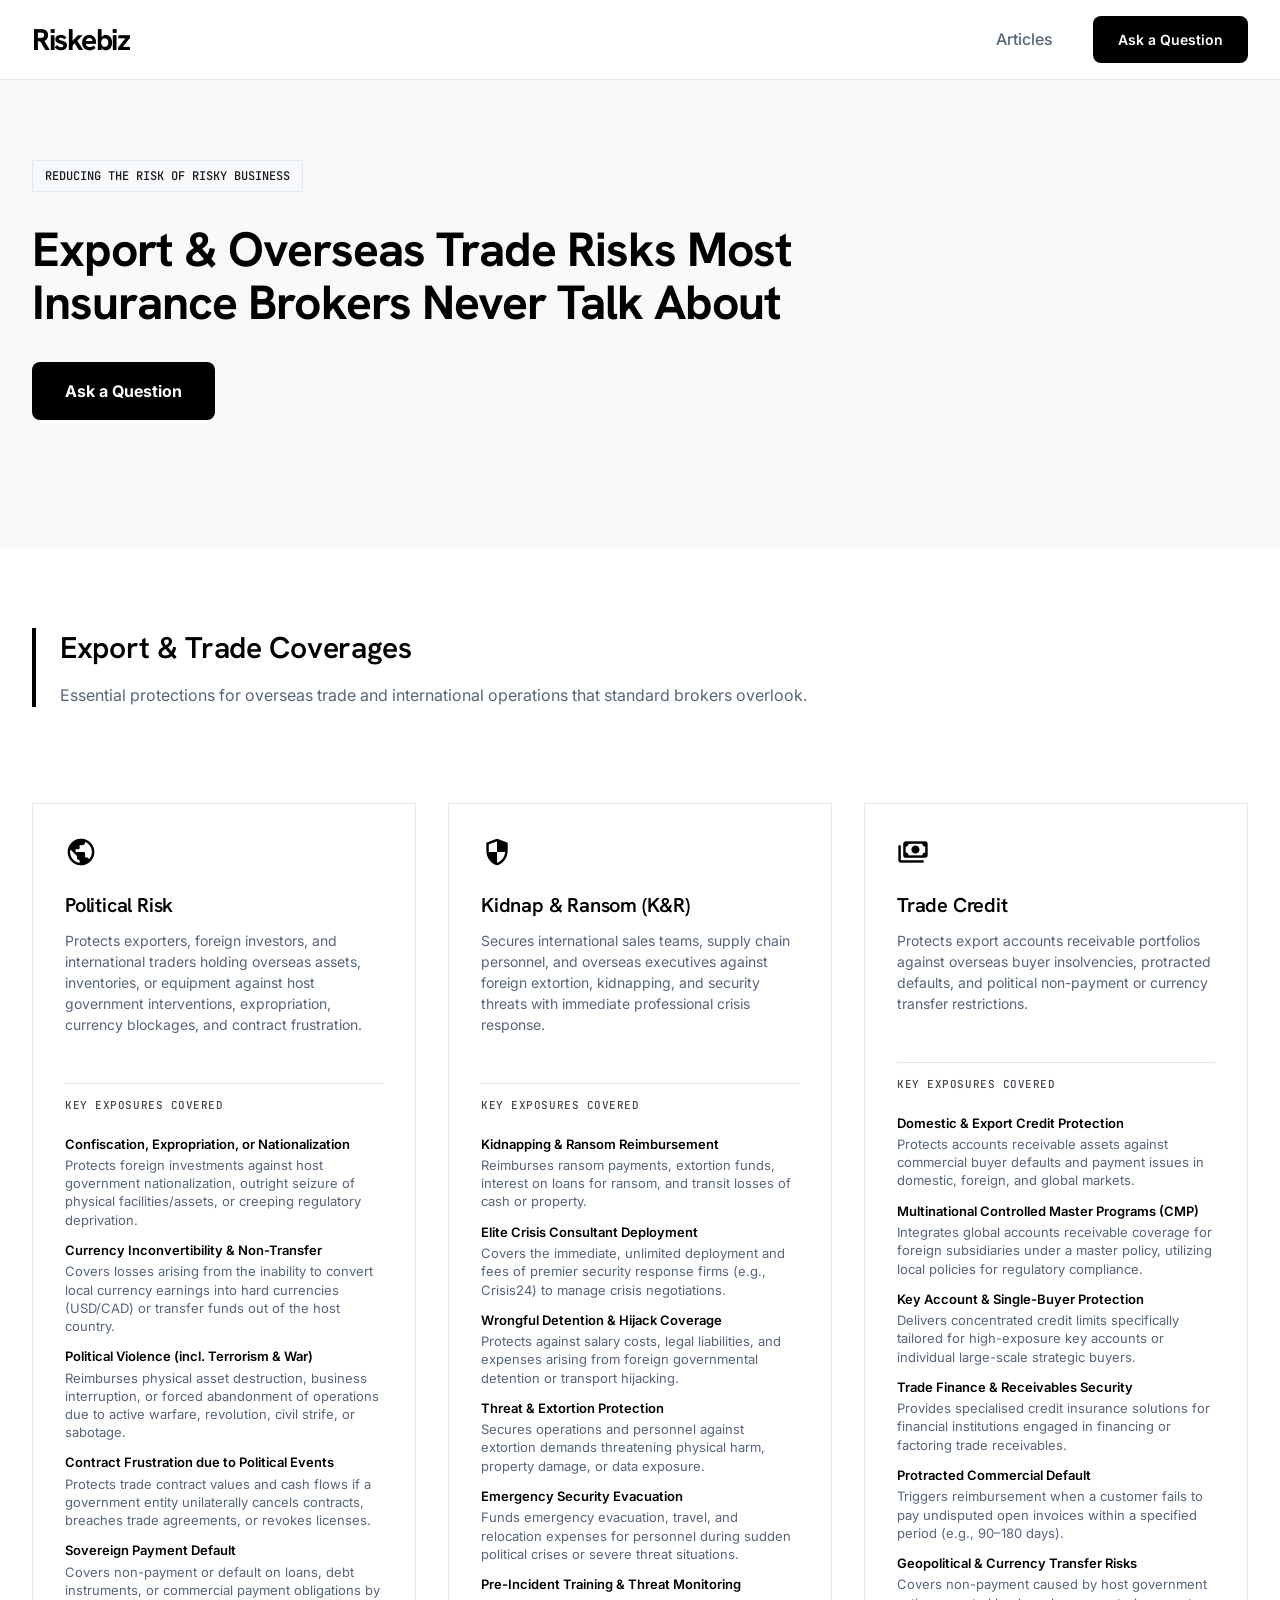
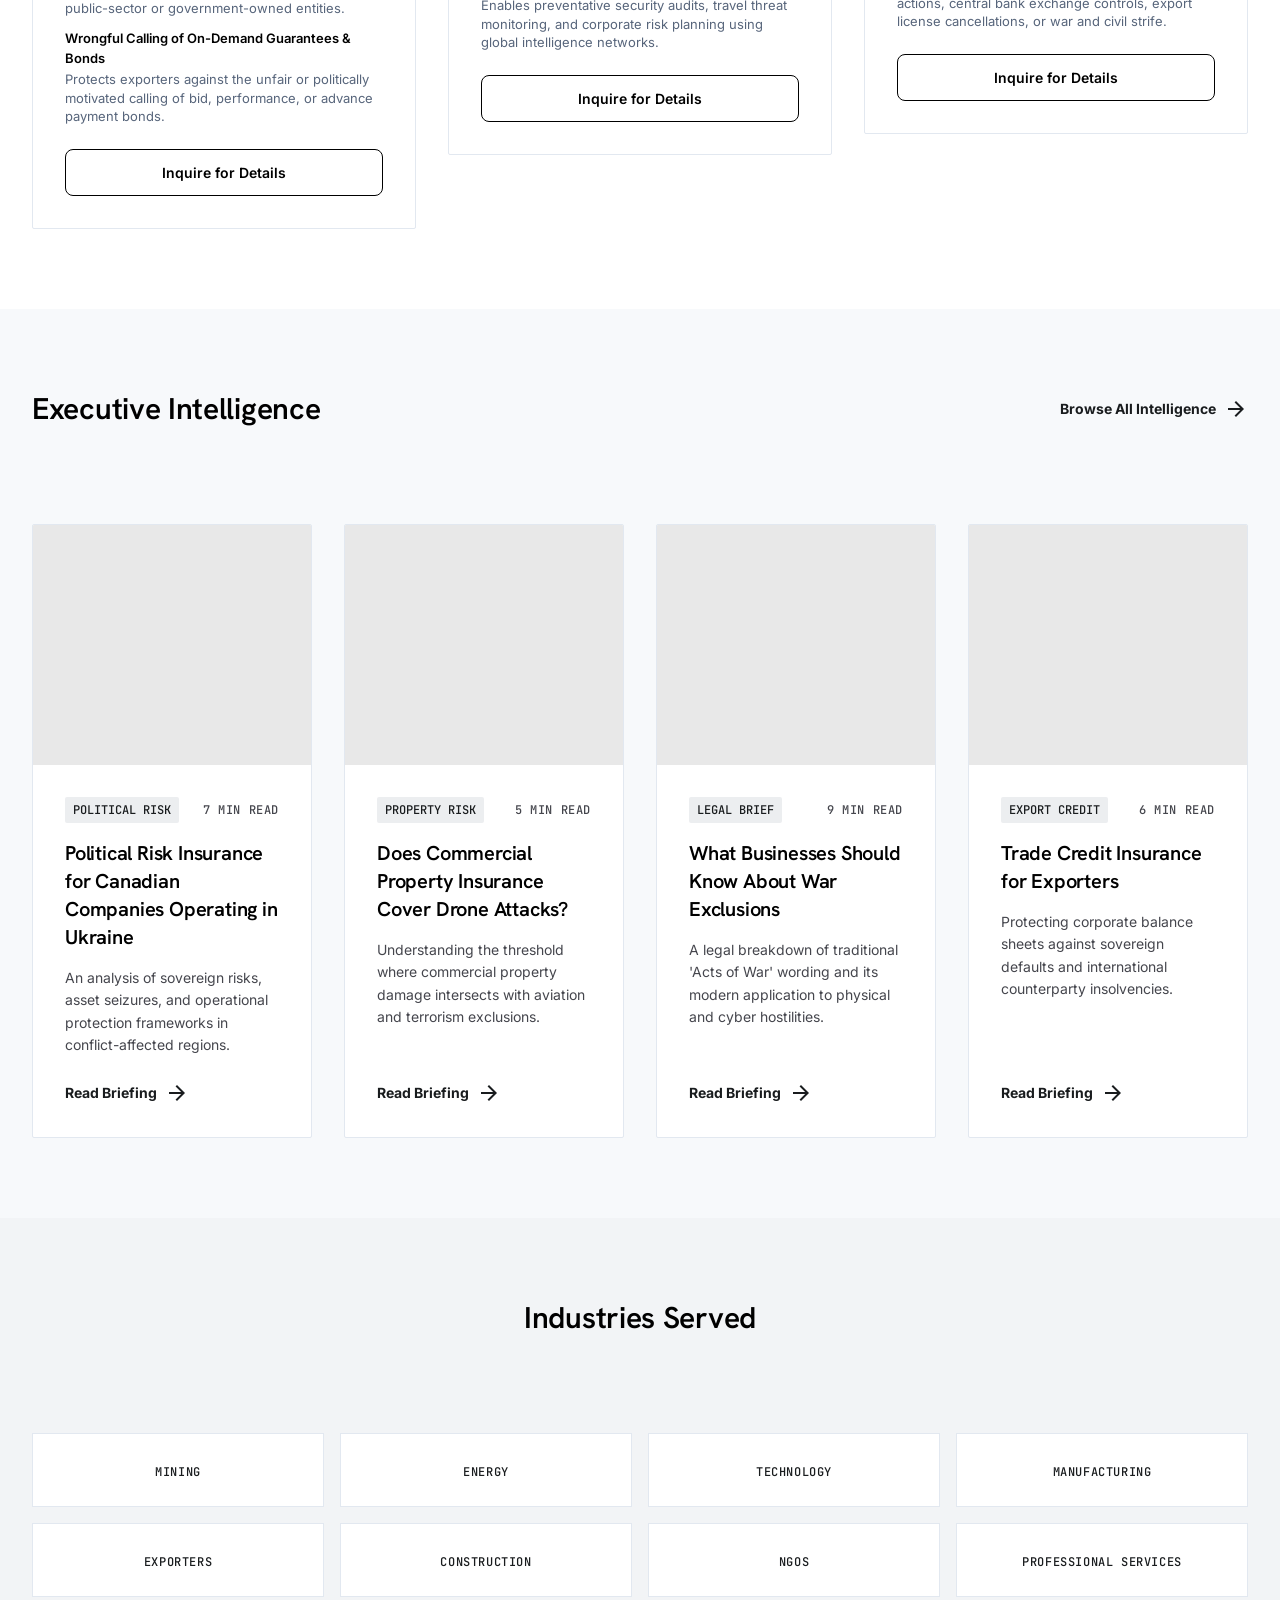
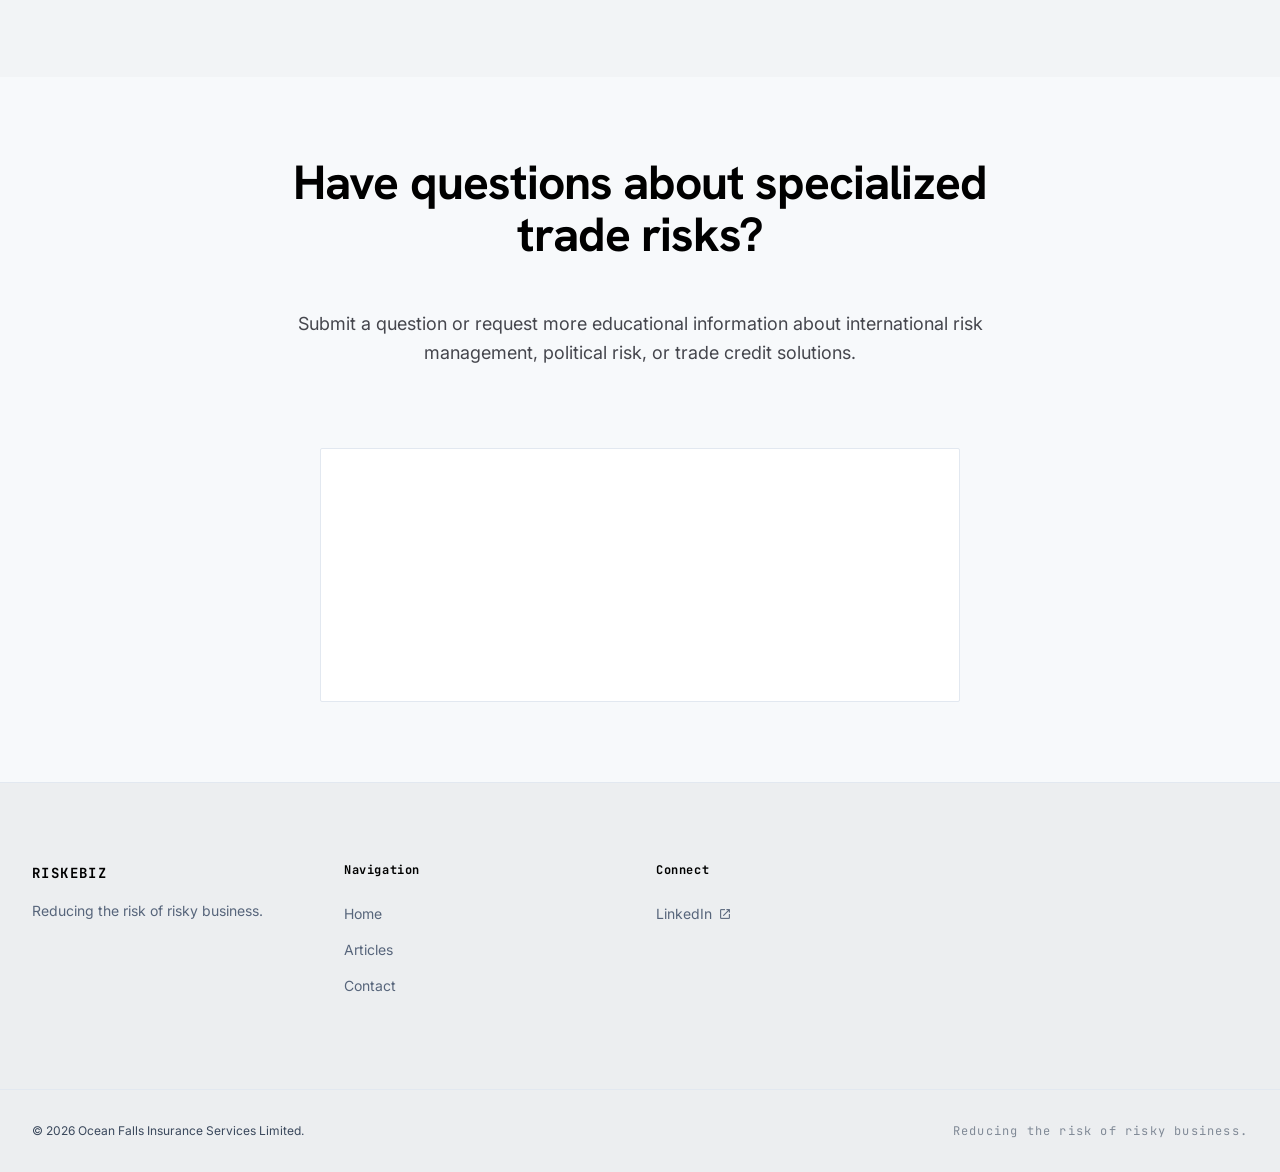
==== index.html @ 2f9b3d4b "Expand K&R coverages to 6 items to align card sizes and set grid items align-items start" ====
<!DOCTYPE html>
<html lang="en">

<head>
    <meta charset="utf-8" />
    <meta name="viewport" content="width=device-width, initial-scale=1.0" />

    <!-- SEO & Metadata -->
    <title>Riskebiz | Export &amp; Trade Risk Intelligence</title>
    <meta name="description"
        content="Independent guides covering political risk, trade credit, and kidnap & ransom (K&R) commercial insurance for Canadian and global exporters." />
    <link rel="canonical" href="https://riskebiz.com/" />

    <!-- Open Graph Tags (LinkedIn, Twitter, Facebook preview) -->
    <meta property="og:title" content="Riskebiz | Export &amp; Trade Risk Intelligence" />
    <meta property="og:description"
        content="Independent educational guides covering export, trade-related risks, and specialty international insurance markets." />
    <meta property="og:type" content="website" />
    <meta property="og:url" content="https://riskebiz.com/" />
    <meta property="og:site_name" content="Riskebiz" />

    <!-- Fonts -->
    <link rel="preconnect" href="https://fonts.googleapis.com" />
    <link rel="preconnect" href="https://fonts.gstatic.com" crossorigin />
    <link
        href="https://fonts.googleapis.com/css2?family=Inter:wght@300;400;500;600;700&family=Hanken+Grotesk:wght@600;700&family=JetBrains+Mono:wght@500&display=swap"
        rel="stylesheet" />

    <!-- Material Icons (Thin-stroke linear icons) -->
    <link
        href="https://fonts.googleapis.com/css2?family=Material+Symbols+Outlined:opsz,wght,FILL,GRAD@24,300,0,0&display=swap"
        rel="stylesheet" />

    <!-- Stylesheets -->
    <link rel="stylesheet" href="styles.css" />

    <!-- Google tag (gtag.js) -->
    <script async src="https://www.googletagmanager.com/gtag/js?id=G-K94CHLMBZ7"></script>
    <script>
        window.dataLayer = window.dataLayer || [];
        function gtag() { dataLayer.push(arguments); }
        gtag('js', new Date());

        gtag('config', 'G-K94CHLMBZ7');
    </script>
</head>

<body>

    <!-- Site Header -->
    <header class="site-header">
        <div class="container header-container">
            <a class="logo-anchor" href="index.html">Riskebiz</a>
            <div class="header-actions">
                <a class="nav-link" href="articles.html" style="margin-right: 24px; font-weight: 500;">Articles</a>
                <a class="btn btn-primary" href="#contact">Ask a Question</a>
            </div>
        </div>
    </header>

    <!-- Main Content -->
    <main>

        <!-- Hero Section -->
        <section class="hero-section" aria-labelledby="hero-title">
            <div class="container">
                <div class="hero-max reveal">
                    <span class="chip chip-outline hero-tag">Reducing the risk of risky business</span>

                    <h1 id="hero-title" class="font-display-lg hero-headline">
                        Export &amp; Overseas Trade Risks Most <br class="hidden md:block" /> Insurance Brokers Never
                        Talk About
                    </h1>

                    <div class="hero-ctas">
                        <a class="btn btn-lg btn-primary" href="#contact">Ask a Question</a>
                    </div>
                </div>
            </div>
        </section>

        <!-- Coverages Section -->
        <section class="bg-surface-lowest section-padding" aria-labelledby="coverages-title" id="coverages">
            <div class="container reveal">
                <div class="mb-12 border-left-accent">
                    <h2 id="coverages-title" class="font-headline-md">Export &amp; Trade Coverages</h2>
                    <p class="text-secondary mt-2">Essential protections for overseas trade and international operations that standard brokers overlook.</p>
                </div>

                <div class="grid-cols-3" style="align-items: start;">
                    
                    <!-- 1. Political Risk -->
                    <article class="card reveal" id="political-risk">
                        <span class="material-symbols-outlined card-icon">public</span>
                        <h3 class="font-headline-md card-title">Political Risk</h3>
                        <p class="card-desc mb-6">
                            Protects exporters, foreign investors, and international traders holding overseas assets, inventories, or equipment against host government interventions, expropriation, currency blockages, and contract frustration.
                        </p>
                        <div style="border-top: 1px solid var(--color-border-subtle); padding-top: 16px; margin-top: auto; width: 100%;">
                            <span class="font-label-caps text-muted block mb-3" style="font-size: 11px;">Key Exposures Covered</span>
                            <div style="display: flex; flex-direction: column; gap: 12px; margin-bottom: 24px; font-size: 13px;">
                                <div>
                                    <span style="font-weight: 600; color: var(--color-primary); display: block;">Confiscation, Expropriation, or Nationalization</span>
                                    <span class="text-secondary" style="line-height: 1.4; display: block; margin-top: 2px;">
                                        Protects foreign investments against host government nationalization, outright seizure of physical facilities/assets, or creeping regulatory deprivation.
                                    </span>
                                </div>
                                <div>
                                    <span style="font-weight: 600; color: var(--color-primary); display: block;">Currency Inconvertibility &amp; Non-Transfer</span>
                                    <span class="text-secondary" style="line-height: 1.4; display: block; margin-top: 2px;">
                                        Covers losses arising from the inability to convert local currency earnings into hard currencies (USD/CAD) or transfer funds out of the host country.
                                    </span>
                                </div>
                                <div>
                                    <span style="font-weight: 600; color: var(--color-primary); display: block;">Political Violence (incl. Terrorism &amp; War)</span>
                                    <span class="text-secondary" style="line-height: 1.4; display: block; margin-top: 2px;">
                                        Reimburses physical asset destruction, business interruption, or forced abandonment of operations due to active warfare, revolution, civil strife, or sabotage.
                                    </span>
                                </div>
                                <div>
                                    <span style="font-weight: 600; color: var(--color-primary); display: block;">Contract Frustration due to Political Events</span>
                                    <span class="text-secondary" style="line-height: 1.4; display: block; margin-top: 2px;">
                                        Protects trade contract values and cash flows if a government entity unilaterally cancels contracts, breaches trade agreements, or revokes licenses.
                                    </span>
                                </div>
                                <div>
                                    <span style="font-weight: 600; color: var(--color-primary); display: block;">Sovereign Payment Default</span>
                                    <span class="text-secondary" style="line-height: 1.4; display: block; margin-top: 2px;">
                                        Covers non-payment or default on loans, debt instruments, or commercial payment obligations by public-sector or government-owned entities.
                                    </span>
                                </div>
                                <div>
                                    <span style="font-weight: 600; color: var(--color-primary); display: block;">Wrongful Calling of On-Demand Guarantees &amp; Bonds</span>
                                    <span class="text-secondary" style="line-height: 1.4; display: block; margin-top: 2px;">
                                        Protects exporters against the unfair or politically motivated calling of bid, performance, or advance payment bonds.
                                    </span>
                                </div>
                            </div>
                            <a class="btn btn-secondary btn-sm block text-center" href="#contact" style="width: 100%;">Inquire for Details</a>
                        </div>
                    </article>

                    <!-- 2. Kidnap & Ransom (K&R) -->
                    <article class="card reveal" id="kidnap-ransom">
                        <span class="material-symbols-outlined card-icon">security</span>
                        <h3 class="font-headline-md card-title">Kidnap &amp; Ransom (K&amp;R)</h3>
                        <p class="card-desc mb-6">
                            Secures international sales teams, supply chain personnel, and overseas executives against foreign extortion, kidnapping, and security threats with immediate professional crisis response.
                        </p>
                        <div style="border-top: 1px solid var(--color-border-subtle); padding-top: 16px; margin-top: auto; width: 100%;">
                            <span class="font-label-caps text-muted block mb-3" style="font-size: 11px;">Key Exposures Covered</span>
                            <div style="display: flex; flex-direction: column; gap: 12px; margin-bottom: 24px; font-size: 13px;">
                                <div>
                                    <span style="font-weight: 600; color: var(--color-primary); display: block;">Kidnapping &amp; Ransom Reimbursement</span>
                                    <span class="text-secondary" style="line-height: 1.4; display: block; margin-top: 2px;">
                                        Reimburses ransom payments, extortion funds, interest on loans for ransom, and transit losses of cash or property.
                                    </span>
                                </div>
                                <div>
                                    <span style="font-weight: 600; color: var(--color-primary); display: block;">Elite Crisis Consultant Deployment</span>
                                    <span class="text-secondary" style="line-height: 1.4; display: block; margin-top: 2px;">
                                        Covers the immediate, unlimited deployment and fees of premier security response firms (e.g., Crisis24) to manage crisis negotiations.
                                    </span>
                                </div>
                                <div>
                                    <span style="font-weight: 600; color: var(--color-primary); display: block;">Wrongful Detention &amp; Hijack Coverage</span>
                                    <span class="text-secondary" style="line-height: 1.4; display: block; margin-top: 2px;">
                                        Protects against salary costs, legal liabilities, and expenses arising from foreign governmental detention or transport hijacking.
                                    </span>
                                </div>
                                <div>
                                    <span style="font-weight: 600; color: var(--color-primary); display: block;">Threat &amp; Extortion Protection</span>
                                    <span class="text-secondary" style="line-height: 1.4; display: block; margin-top: 2px;">
                                        Secures operations and personnel against extortion demands threatening physical harm, property damage, or data exposure.
                                    </span>
                                </div>
                                <div>
                                    <span style="font-weight: 600; color: var(--color-primary); display: block;">Emergency Security Evacuation</span>
                                    <span class="text-secondary" style="line-height: 1.4; display: block; margin-top: 2px;">
                                        Funds emergency evacuation, travel, and relocation expenses for personnel during sudden political crises or severe threat situations.
                                    </span>
                                </div>
                                <div>
                                    <span style="font-weight: 600; color: var(--color-primary); display: block;">Pre-Incident Training &amp; Threat Monitoring</span>
                                    <span class="text-secondary" style="line-height: 1.4; display: block; margin-top: 2px;">
                                        Enables preventative security audits, travel threat monitoring, and corporate risk planning using global intelligence networks.
                                    </span>
                                </div>
                            </div>
                            <a class="btn btn-secondary btn-sm block text-center" href="#contact" style="width: 100%;">Inquire for Details</a>
                        </div>
                    </article>

                    <!-- 3. Trade Credit -->
                    <article class="card reveal" id="trade-credit">
                        <span class="material-symbols-outlined card-icon">payments</span>
                        <h3 class="font-headline-md card-title">Trade Credit</h3>
                        <p class="card-desc mb-6">
                            Protects export accounts receivable portfolios against overseas buyer insolvencies, protracted defaults, and political non-payment or currency transfer restrictions.
                        </p>
                        <div style="border-top: 1px solid var(--color-border-subtle); padding-top: 16px; margin-top: auto; width: 100%;">
                            <span class="font-label-caps text-muted block mb-3" style="font-size: 11px;">Key Exposures Covered</span>
                             <div style="display: flex; flex-direction: column; gap: 12px; margin-bottom: 24px; font-size: 13px;">
                                <div>
                                    <span style="font-weight: 600; color: var(--color-primary); display: block;">Domestic &amp; Export Credit Protection</span>
                                    <span class="text-secondary" style="line-height: 1.4; display: block; margin-top: 2px;">
                                        Protects accounts receivable assets against commercial buyer defaults and payment issues in domestic, foreign, and global markets.
                                    </span>
                                </div>
                                <div>
                                    <span style="font-weight: 600; color: var(--color-primary); display: block;">Multinational Controlled Master Programs (CMP)</span>
                                    <span class="text-secondary" style="line-height: 1.4; display: block; margin-top: 2px;">
                                        Integrates global accounts receivable coverage for foreign subsidiaries under a master policy, utilizing local policies for regulatory compliance.
                                    </span>
                                </div>
                                <div>
                                    <span style="font-weight: 600; color: var(--color-primary); display: block;">Key Account &amp; Single-Buyer Protection</span>
                                    <span class="text-secondary" style="line-height: 1.4; display: block; margin-top: 2px;">
                                        Delivers concentrated credit limits specifically tailored for high-exposure key accounts or individual large-scale strategic buyers.
                                    </span>
                                </div>
                                <div>
                                    <span style="font-weight: 600; color: var(--color-primary); display: block;">Trade Finance &amp; Receivables Security</span>
                                    <span class="text-secondary" style="line-height: 1.4; display: block; margin-top: 2px;">
                                        Provides specialised credit insurance solutions for financial institutions engaged in financing or factoring trade receivables.
                                    </span>
                                </div>
                                <div>
                                    <span style="font-weight: 600; color: var(--color-primary); display: block;">Protracted Commercial Default</span>
                                    <span class="text-secondary" style="line-height: 1.4; display: block; margin-top: 2px;">
                                        Triggers reimbursement when a customer fails to pay undisputed open invoices within a specified period (e.g., 90–180 days).
                                    </span>
                                </div>
                                <div>
                                    <span style="font-weight: 600; color: var(--color-primary); display: block;">Geopolitical &amp; Currency Transfer Risks</span>
                                    <span class="text-secondary" style="line-height: 1.4; display: block; margin-top: 2px;">
                                        Covers non-payment caused by host government actions, central bank exchange controls, export license cancellations, or war and civil strife.
                                    </span>
                                </div>
                            </div>
                            <a class="btn btn-secondary btn-sm block text-center" href="#contact" style="width: 100%;">Inquire for Details</a>
                        </div>
                    </article>

                </div>
            </div>
        </section>

        <!-- Executive Intelligence (Featured Articles) -->
        <section class="section-padding" aria-labelledby="featured-articles-title">
            <div class="container reveal">
                <div class="flex-between-center mb-12">
                    <h2 id="featured-articles-title" class="font-headline-md">Executive Intelligence</h2>
                    <a class="article-link" href="articles.html">Browse All Intelligence <span
                            class="material-symbols-outlined text-sm">arrow_forward</span></a>
                </div>

                <div class="grid-cols-4">
                    <!-- Article 1: Ukraine -->
                    <article class="article-card">
                        <div class="article-img"
                            style="background-image: url('https://assets.cdn.filesafe.space/brBAqzuxVvJhOj2rawea/media/6a4be6156d56bf390d1347fd.png');"
                            aria-label="Sovereign border and geopolitical risk representation in Ukraine"></div>
                        <div class="article-body">
                            <div class="article-meta">
                                <span class="chip">Political Risk</span>
                                <span class="font-label-caps text-muted">7 min read</span>
                            </div>
                            <h3 class="font-headline-md article-title">
                                <a href="article-ukraine.html">Political Risk Insurance for Canadian Companies Operating
                                    in Ukraine</a>
                            </h3>
                            <p class="article-excerpt">An analysis of sovereign risks, asset seizures, and operational
                                protection frameworks in conflict-affected regions.</p>
                            <a class="article-link" href="article-ukraine.html">Read Briefing <span
                                    class="material-symbols-outlined">arrow_forward</span></a>
                        </div>
                    </article>

                    <!-- Article 2: Drone Attacks -->
                    <article class="article-card">
                        <div class="article-img"
                            style="background-image: url('https://assets.cdn.filesafe.space/brBAqzuxVvJhOj2rawea/media/6a4be6156a04624f33e52cb5.png');"
                            aria-label="Hostile drone flight representing commercial property UAV risk">
                        </div>
                        <div class="article-body">
                            <div class="article-meta">
                                <span class="chip">Property Risk</span>
                                <span class="font-label-caps text-muted">5 min read</span>
                            </div>
                            <h3 class="font-headline-md article-title">
                                <a href="article-drones.html">Does Commercial Property Insurance Cover Drone
                                    Attacks?</a>
                            </h3>
                            <p class="article-excerpt">Understanding the threshold where commercial property damage
                                intersects with aviation and terrorism exclusions.</p>
                            <a class="article-link" href="article-drones.html">Read Briefing <span
                                    class="material-symbols-outlined">arrow_forward</span></a>
                        </div>
                    </article>

                    <!-- Article 3: War Exclusions -->
                    <article class="article-card">
                        <div class="article-img"
                            style="background-image: url('https://assets.cdn.filesafe.space/brBAqzuxVvJhOj2rawea/media/6a4be6151209780f80d1e05e.png');"
                            aria-label="War exclusions and cyber warfare risks concept"></div>
                        <div class="article-body">
                            <div class="article-meta">
                                <span class="chip">Legal Brief</span>
                                <span class="font-label-caps text-muted">9 min read</span>
                            </div>
                            <h3 class="font-headline-md article-title">
                                <a href="article-war.html">What Businesses Should Know About War Exclusions</a>
                            </h3>
                            <p class="article-excerpt">A legal breakdown of traditional 'Acts of War' wording and its
                                modern application to physical and cyber hostilities.</p>
                            <a class="article-link" href="article-war.html">Read Briefing <span
                                    class="material-symbols-outlined">arrow_forward</span></a>
                        </div>
                    </article>

                    <!-- Article 4: Trade Credit -->
                    <article class="article-card">
                        <div class="article-img"
                            style="background-image: url('https://lh3.googleusercontent.com/aida-public/[base64]');"
                            aria-label="Shipping port cranes signifying trade credit and export logistics"></div>
                        <div class="article-body">
                            <div class="article-meta">
                                <span class="chip">Export Credit</span>
                                <span class="font-label-caps text-muted">6 min read</span>
                            </div>
                            <h3 class="font-headline-md article-title">
                                <a href="article-credit.html">Trade Credit Insurance for Exporters</a>
                            </h3>
                            <p class="article-excerpt">Protecting corporate balance sheets against sovereign defaults
                                and international counterparty insolvencies.</p>
                            <a class="article-link" href="article-credit.html">Read Briefing <span
                                    class="material-symbols-outlined">arrow_forward</span></a>
                        </div>
                    </article>
                </div>
            </div>
        </section>

        <!-- Industries Served -->
        <section class="bg-surface-low section-padding" aria-labelledby="industries-title" id="industries">
            <div class="container reveal">
                <h2 id="industries-title" class="font-headline-md text-center mb-12">Industries Served</h2>
                <div class="industry-grid">
                    <div class="industry-item">
                        <span class="font-label-caps">Mining</span>
                    </div>
                    <div class="industry-item">
                        <span class="font-label-caps">Energy</span>
                    </div>
                    <div class="industry-item">
                        <span class="font-label-caps">Technology</span>
                    </div>
                    <div class="industry-item">
                        <span class="font-label-caps">Manufacturing</span>
                    </div>
                    <div class="industry-item">
                        <span class="font-label-caps">Exporters</span>
                    </div>
                    <div class="industry-item">
                        <span class="font-label-caps">Construction</span>
                    </div>
                    <div class="industry-item">
                        <span class="font-label-caps">NGOs</span>
                    </div>
                    <div class="industry-item">
                        <span class="font-label-caps">Professional Services</span>
                    </div>
                </div>
            </div>
        </section>


        <!-- Contact Inquiry Form Section -->
        <section class="section-padding bg-background" aria-label="Inquiry Form" id="contact">
            <div class="container reveal">
                <div class="max-w-3xl mx-auto text-center mb-10">
                    <h2 id="contact-title" class="font-display-lg mb-6">Have questions about specialized trade risks?</h2>
                    <p class="font-body-lg text-muted">
                        Submit a question or request more educational information about international risk management, political risk, or trade credit solutions.
                    </p>
                </div>
                
                <div class="contact-container reveal">
                    <iframe
                        src="https://api.leadconnectorhq.com/widget/form/mVX7ZaQUzgS8jrrApYXf"
                        style="width:100%;height:100%;border:none;border-radius:8px"
                        id="inline-mVX7ZaQUzgS8jrrApYXf" 
                        data-layout="{'id':'INLINE'}"
                        data-trigger-type="alwaysShow"
                        data-trigger-value=""
                        data-activation-type="alwaysActivated"
                        data-activation-value=""
                        data-deactivation-type="neverDeactivate"
                        data-deactivation-value=""
                        data-form-name="Contact Form"
                        data-height="493"
                        data-layout-iframe-id="inline-mVX7ZaQUzgS8jrrApYXf"
                        data-form-id="mVX7ZaQUzgS8jrrApYXf"
                        title="Contact Form"
                    ></iframe>
                    <script src="https://link.msgsndr.com/js/form_embed.js"></script>
                </div>
            </div>
        </section>

    </main>

    <!-- Footer -->
    <footer class="site-footer">
        <div class="container footer-grid">
            <div class="footer-brand">
                <a class="footer-title" href="index.html">RISKEBIZ</a>
                <p class="footer-desc">
                    Reducing the risk of risky business.
                </p>
            </div>

            <div>
                <h4 class="footer-heading">Navigation</h4>
                <ul class="footer-links">
                    <li><a href="index.html">Home</a></li>
                    <li><a href="articles.html">Articles</a></li>
                    <li><a href="#contact">Contact</a></li>
                </ul>
            </div>

            <div>
                <h4 class="footer-heading">Connect</h4>
                <ul class="footer-links">
                    <li>
                        <a class="inline-flex" href="https://www.linkedin.com/in/kevingkday/" aria-label="Visit Kevin Day's LinkedIn profile" target="_blank" rel="noopener noreferrer">
                            LinkedIn <span class="material-symbols-outlined" style="font-size: 14px;">open_in_new</span>
                        </a>
                    </li>
                </ul>
            </div>
        </div>

        <div class="container footer-bottom">
            <span>&copy; 2026 Ocean Falls Insurance Services Limited.</span>
            <span class="footer-bottom-tagline">Reducing the risk of risky business.</span>
        </div>
    </footer>

    <!-- Scripts -->
    <script src="script.js"></script>
</body>
</html>
---- styles.css ----
/*
 * Riskebiz.com Style System
 * Authoritative, premium commercial risk publication design.
 * Built using Vanilla CSS based on the Stitch Design System.
 */

/* ==========================================================================
   1. Design Tokens & CSS Variables
   ========================================================================== */
:root {
    /* Color Palette */
    --color-primary: #000000;
    --color-on-primary: #ffffff;
    --color-background: #f7f9fb;
    --color-on-background: #191c1e;
    
    /* Surface Containers (Tonal layering for visual depth) */
    --color-surface-lowest: #ffffff;
    --color-surface-low: #f2f4f6;
    --color-surface-container: #eceef0;
    --color-surface-high: #e6e8ea;
    --color-surface-highest: #e0e3e5;
    --color-surface-variant: #e0e3e5;
    
    /* Semantic Colors */
    --color-secondary: #515f74;
    --color-on-secondary-container: #57657b;
    --color-on-secondary-fixed-variant: #3a485c;
    --color-on-surface-variant: #45464d;
    --color-border-subtle: #E2E8F0;
    --color-risk-accent: #1E293B;
    
    /* Feedback */
    --color-error: #ba1a1a;
    --color-error-container: #ffdad6;
    --color-on-error: #ffffff;
    
    /* Fonts */
    --font-headline: 'Hanken Grotesk', sans-serif;
    --font-body: 'Inter', sans-serif;
    --font-label: 'JetBrains Mono', monospace;

    /* Typographic Scale & Properties */
    --font-size-display-lg: 48px;
    --font-size-display-lg-mobile: 32px;
    --font-size-headline-md: 30px;
    --font-size-body-lg: 18px;
    --font-size-body-md: 16px;
    --font-size-label-caps: 12px;
    
    /* Spacing Scale */
    --spacing-unit: 8px;
    --spacing-margin-mobile: 20px;
    --spacing-gutter: 32px;
    --spacing-container-max: 1280px;
    --spacing-section-gap: 80px;

    /* Border Radius */
    --radius-sm: 0.125rem;       /* 2px */
    --radius-default: 0.25rem;  /* 4px */
    --radius-lg: 0.5rem;       /* 8px */
    --radius-full: 9999px;
    
    /* Transition Speed */
    --transition-fast: 0.2s ease;
    --transition-normal: 0.3s ease;
}

/* ==========================================================================
   2. Reset & Base Styles
   ========================================================================== */
*, *::before, *::after {
    box-sizing: border-box;
    margin: 0;
    padding: 0;
}

html {
    scroll-behavior: smooth;
    font-size: 16px;
    -webkit-text-size-adjust: 100%;
}

body {
    background-color: var(--color-background);
    color: var(--color-on-background);
    font-family: var(--font-body);
    font-size: var(--font-size-body-md);
    line-height: 1.5;
    font-weight: 400;
    text-rendering: optimizeLegibility;
    -webkit-font-smoothing: antialiased;
    -moz-osx-font-smoothing: grayscale;
    overflow-x: hidden;
}

/* Scrollbars */
::-webkit-scrollbar {
    width: 8px;
    height: 8px;
}
::-webkit-scrollbar-track {
    background: var(--color-surface-low);
}
::-webkit-scrollbar-thumb {
    background: var(--color-surface-container);
    border-radius: var(--radius-sm);
}
::-webkit-scrollbar-thumb:hover {
    background: var(--color-on-secondary-container);
}

/* Links */
a {
    color: inherit;
    text-decoration: none;
    transition: color var(--transition-fast), border-color var(--transition-fast);
}

/* Images & Media */
img, svg {
    max-width: 100%;
    height: auto;
    display: block;
}

/* Heading Typography */
h1, h2, h3, h4, h5, h6 {
    font-family: var(--font-headline);
    color: var(--color-primary);
    font-weight: 700;
    line-height: 1.2;
}

/* Focus States (WCAG AA Accessibility) */
button:focus-visible,
a:focus-visible,
input:focus-visible,
textarea:focus-visible,
select:focus-visible {
    outline: 2px solid var(--color-risk-accent);
    outline-offset: 2px;
}

/* ==========================================================================
   3. Typography Utility Classes
   ========================================================================== */
.font-display-lg {
    font-family: var(--font-headline);
    font-size: var(--font-size-display-lg-mobile);
    font-weight: 700;
    line-height: 1.2;
    letter-spacing: -0.02em;
}

@media (min-width: 768px) {
    .font-display-lg {
        font-size: var(--font-size-display-lg);
        line-height: 1.1;
    }
}

.font-headline-md {
    font-family: var(--font-headline);
    font-size: var(--font-size-headline-md);
    font-weight: 600;
    line-height: 1.3;
    letter-spacing: -0.01em;
}

.font-body-lg {
    font-family: var(--font-body);
    font-size: var(--font-size-body-lg);
    line-height: 1.6;
    font-weight: 400;
}

.font-body-md {
    font-family: var(--font-body);
    font-size: var(--font-size-body-md);
    line-height: 1.5;
    font-weight: 400;
}

.font-label-caps {
    font-family: var(--font-label);
    font-size: var(--font-size-label-caps);
    font-weight: 500;
    line-height: 1.0;
    letter-spacing: 0.05em;
    text-transform: uppercase;
}

.quote-text {
    font-family: var(--font-body);
    font-size: 20px;
    font-weight: 300;
    line-height: 1.6;
}

.text-muted {
    color: var(--color-on-surface-variant);
}

.text-secondary {
    color: var(--color-on-secondary-container);
}

/* ==========================================================================
   4. Layout & Spacing
   ========================================================================== */
.container {
    width: 100%;
    max-width: var(--spacing-container-max);
    margin-left: auto;
    margin-right: auto;
    padding-left: var(--spacing-margin-mobile);
    padding-right: var(--spacing-margin-mobile);
}

@media (min-width: 768px) {
    .container {
        padding-left: var(--spacing-gutter);
        padding-right: var(--spacing-gutter);
    }
}

.section-padding {
    padding-top: var(--spacing-section-gap);
    padding-bottom: var(--spacing-section-gap);
}

.grid-cols-4 {
    display: grid;
    grid-template-columns: 1fr;
    gap: var(--spacing-gutter);
}

@media (min-width: 640px) {
    .grid-cols-2-sm {
        grid-template-columns: repeat(2, 1fr);
    }
}

@media (min-width: 768px) {
    .grid-cols-4 {
        grid-template-columns: repeat(2, 1fr);
    }
}

@media (min-width: 1024px) {
    .grid-cols-4 {
        grid-template-columns: repeat(4, 1fr);
    }
}

.grid-cols-3 {
    display: grid;
    grid-template-columns: 1fr;
    gap: var(--spacing-gutter);
}

@media (min-width: 768px) {
    .grid-cols-3 {
        grid-template-columns: repeat(3, 1fr);
    }
}

.grid-cols-2 {
    display: grid;
    grid-template-columns: 1fr;
    gap: var(--spacing-gutter);
}

@media (min-width: 768px) {
    .grid-cols-2 {
        grid-template-columns: repeat(2, 1fr);
    }
}

/* Flex Utilities */
.flex-between-center {
    display: flex;
    justify-content: space-between;
    align-items: center;
}

.gap-8 { gap: calc(var(--spacing-unit) * 8); }
.gap-4 { gap: calc(var(--spacing-unit) * 4); }

/* ==========================================================================
   5. Interactive & Component Elements
   ========================================================================== */

/* Buttons */
.btn {
    display: inline-flex;
    align-items: center;
    justify-content: center;
    padding: 12px 24px;
    font-family: var(--font-body);
    font-size: 14px;
    font-weight: 600;
    border-radius: var(--radius-lg);
    cursor: pointer;
    transition: all var(--transition-fast);
    border: 1px solid transparent;
}

.btn-lg {
    padding: 16px 32px;
    font-size: 16px;
    font-weight: 700;
}

.btn-primary {
    background-color: var(--color-primary);
    color: var(--color-on-primary);
}

.btn-primary:hover {
    background-color: #1a1a1a;
}

.btn-secondary {
    background-color: transparent;
    border-color: var(--color-primary);
    color: var(--color-primary);
}

.btn-secondary:hover {
    background-color: var(--color-surface-low);
}

/* Cards & Outlined Blocks */
.card {
    background-color: var(--color-surface-lowest);
    border: 1px solid var(--color-border-subtle);
    padding: 32px;
    border-radius: var(--radius-sm);
    transition: border-color var(--transition-normal), transform var(--transition-normal);
    display: flex;
    flex-direction: column;
}

.card:hover {
    border-color: var(--color-primary);
}

.card-link-wrapper {
    display: flex;
    flex-direction: column;
    height: 100%;
}

.card-icon {
    font-size: 32px;
    color: var(--color-primary);
    margin-bottom: 24px;
}

.card-title {
    font-size: 20px;
    margin-bottom: 12px;
}

.card-desc {
    font-size: 14px;
    color: var(--color-on-secondary-container);
    line-height: 1.5;
    flex-grow: 1;
}

/* Editorial Article Layouts */
.article-card {
    background-color: var(--color-surface-lowest);
    border: 1px solid var(--color-border-subtle);
    border-radius: var(--radius-sm);
    overflow: hidden;
    display: flex;
    flex-direction: column;
    transition: border-color var(--transition-normal);
}

.article-card:hover {
    border-color: var(--color-primary);
}

.article-img {
    height: 240px;
    background-color: var(--color-surface-high);
    background-size: cover;
    background-position: center;
    filter: grayscale(100%);
    transition: filter var(--transition-normal);
}

.article-card:hover .article-img {
    filter: grayscale(0%);
}

.article-body {
    padding: 32px;
    display: flex;
    flex-direction: column;
    flex-grow: 1;
}

.article-meta {
    display: flex;
    justify-content: space-between;
    align-items: center;
    margin-bottom: 16px;
}

.article-title {
    font-size: 20px;
    margin-bottom: 16px;
    line-height: 1.4;
}

.article-excerpt {
    font-size: 14px;
    color: var(--color-on-surface-variant);
    line-height: 1.6;
    margin-bottom: 24px;
    flex-grow: 1;
}

.article-link {
    font-weight: 700;
    font-size: 14px;
    display: inline-flex;
    align-items: center;
    gap: 8px;
}

.article-link span {
    transition: transform var(--transition-fast);
}

.article-link:hover span {
    transform: translateX(4px);
}

/* Category Chips */
.chip {
    display: inline-block;
    padding: 4px 8px;
    background-color: var(--color-surface-container);
    color: var(--color-on-background);
    border-radius: var(--radius-sm);
    font-family: var(--font-label);
    font-size: 12px;
    font-weight: 500;
    text-transform: uppercase;
}

.chip-outline {
    background-color: transparent;
    border: 1px solid var(--color-border-subtle);
    padding: 6px 12px;
}

/* ==========================================================================
   6. Custom Site Sections
   ========================================================================== */

/* Top Navigation Bar */
header.site-header {
    width: 100%;
    position: sticky;
    top: 0;
    z-index: 50;
    background-color: var(--color-surface-lowest);
    border-bottom: 1px solid var(--color-border-subtle);
    height: 80px;
    display: flex;
    align-items: center;
    transition: box-shadow var(--transition-fast);
}

header.site-header.shadow-sm {
    box-shadow: 0 1px 3px rgba(0,0,0,0.05);
}

.header-container {
    display: flex;
    justify-content: space-between;
    align-items: center;
    width: 100%;
}

.logo-anchor {
    font-family: var(--font-headline);
    font-size: var(--font-size-headline-md);
    font-weight: 700;
    color: var(--color-primary);
    letter-spacing: -0.05em;
}

.desktop-nav {
    display: none;
}

@media (min-width: 768px) {
    .desktop-nav {
        display: flex;
        align-items: center;
        gap: 32px;
    }
}

.nav-link {
    font-family: var(--font-body);
    font-size: var(--font-size-body-md);
    color: var(--color-on-secondary-container);
    padding: 4px 0;
    border-bottom: 2px solid transparent;
}

.nav-link:hover, .nav-link.active {
    color: var(--color-primary);
}

.nav-link.active {
    font-weight: 700;
    border-color: var(--color-primary);
}

.header-actions {
    display: flex;
    align-items: center;
    gap: 16px;
}

/* Mobile Menu Button */
.mobile-menu-toggle {
    background: transparent;
    border: none;
    cursor: pointer;
    font-size: 24px;
    color: var(--color-primary);
    display: flex;
    align-items: center;
    justify-content: center;
}

@media (min-width: 768px) {
    .mobile-menu-toggle {
        display: none;
    }
}

/* Mobile Menu Drawer */
.mobile-nav-drawer {
    position: fixed;
    top: 80px;
    left: 0;
    right: 0;
    bottom: 0;
    background-color: var(--color-surface-lowest);
    z-index: 40;
    padding: 32px var(--spacing-margin-mobile);
    display: flex;
    flex-direction: column;
    gap: 24px;
    transform: translateY(-100%);
    opacity: 0;
    visibility: hidden;
    transition: transform var(--transition-normal), opacity var(--transition-normal), visibility var(--transition-normal);
    border-top: 1px solid var(--color-border-subtle);
}

.mobile-nav-drawer.open {
    transform: translateY(0);
    opacity: 1;
    visibility: visible;
}

.mobile-nav-link {
    font-family: var(--font-headline);
    font-size: 24px;
    font-weight: 600;
    color: var(--color-primary);
    border-bottom: 1px solid var(--color-border-subtle);
    padding-bottom: 12px;
}

.mobile-nav-link.active {
    color: var(--color-secondary);
    border-color: var(--color-primary);
}

/* Hero Section */
.hero-section {
    position: relative;
    padding-top: var(--spacing-section-gap);
    padding-bottom: 128px;
    overflow: hidden;
}

.hero-max {
    max-width: 896px;
}

.hero-tag {
    margin-bottom: 32px;
}

.hero-headline {
    margin-bottom: 32px;
    font-size: 32px;
    line-height: 1.2;
}

@media (min-width: 768px) {
    .hero-headline {
        font-size: 48px;
        line-height: 1.1;
    }
}

.hero-subheadline {
    margin-bottom: 40px;
    max-width: 672px;
    color: var(--color-on-surface-variant);
}

.hero-ctas {
    display: flex;
    flex-direction: column;
    gap: 16px;
}

@media (min-width: 640px) {
    .hero-ctas {
        flex-direction: row;
    }
}

/* Industry Grid on Homepage */
.industry-grid {
    display: grid;
    grid-template-columns: repeat(2, 1fr);
    gap: 16px;
}

@media (min-width: 768px) {
    .industry-grid {
        grid-template-columns: repeat(4, 1fr);
    }
}

.industry-item {
    background-color: var(--color-surface-lowest);
    border: 1px solid var(--color-border-subtle);
    padding: 24px;
    text-align: center;
    cursor: default;
    transition: all var(--transition-fast);
}

.industry-item:hover {
    background-color: var(--color-primary);
    color: var(--color-on-primary);
}

.industry-item:hover .font-label-caps {
    color: var(--color-on-primary);
}

/* About Overlay Image Block */
.about-image-wrapper {
    position: relative;
}

.about-border-decor {
    position: absolute;
    top: -16px;
    bottom: -16px;
    left: -16px;
    right: -16px;
    border: 1px solid var(--color-on-secondary-fixed-variant);
    opacity: 0.3;
    pointer-events: none;
}

.about-img {
    width: 288px;
    height: 384px;
    object-fit: cover;
    filter: grayscale(100%) brightness(75%);
}

.about-floating-badge {
    background-color: var(--color-surface-lowest);
    padding: 16px;
    position: absolute;
    bottom: 0;
    left: 0;
    right: 0;
    transform: translateY(50%);
    margin-left: 16px;
    margin-right: 16px;
    border: 1px solid var(--color-border-subtle);
}

.about-floating-badge p:first-child {
    color: var(--color-primary);
    font-size: 10px;
    margin-bottom: 4px;
}

.about-floating-badge p:last-child {
    font-size: 14px;
    font-weight: 700;
    color: var(--color-primary);
}

/* Page Intro/Header */
.page-intro {
    padding-top: var(--spacing-section-gap);
    padding-bottom: 48px;
    border-bottom: 1px solid var(--color-border-subtle);
    background-color: var(--color-surface-lowest);
}

.page-intro-content {
    max-width: 768px;
}

.page-title {
    margin-bottom: 24px;
}

.page-subtitle {
    color: var(--color-on-surface-variant);
    line-height: 1.6;
}

/* ==========================================================================
   7. Form Styling (Contact Page)
   ========================================================================== */
.contact-container {
    max-width: 640px;
    margin-left: auto;
    margin-right: auto;
    background-color: var(--color-surface-lowest);
    border: 1px solid var(--color-border-subtle);
    padding: 48px 32px;
    border-radius: var(--radius-sm);
}

.form-group {
    margin-bottom: 24px;
}

.form-label {
    display: block;
    margin-bottom: 8px;
    color: var(--color-primary);
}

.form-control {
    width: 100%;
    padding: 12px 16px;
    border: 1px solid var(--color-border-subtle);
    background-color: var(--color-surface-lowest);
    border-radius: var(--radius-sm);
    font-family: var(--font-body);
    font-size: 16px;
    color: var(--color-on-background);
    transition: border-color var(--transition-fast);
}

.form-control:focus {
    border-color: var(--color-primary);
    outline: none;
}

textarea.form-control {
    resize: vertical;
    min-height: 120px;
}

.form-note {
    font-size: 12px;
    color: var(--color-on-surface-variant);
    margin-top: 12px;
}

/* ==========================================================================
   8. Footer Styling
   ========================================================================== */
.site-footer {
    background-color: var(--color-surface-container);
    border-top: 1px solid var(--color-border-subtle);
    padding-top: var(--spacing-section-gap);
}

.footer-grid {
    display: grid;
    grid-template-columns: 1fr;
    gap: var(--spacing-gutter);
    margin-bottom: var(--spacing-section-gap);
}

@media (min-width: 768px) {
    .footer-grid {
        grid-template-columns: repeat(4, 1fr);
    }
}

.footer-brand {
    display: flex;
    flex-direction: column;
    gap: 16px;
}

.footer-title {
    font-family: var(--font-label);
    font-size: 14px;
    font-weight: 700;
    color: var(--color-primary);
    letter-spacing: 0.1em;
}

.footer-desc {
    font-size: 14px;
    color: var(--color-on-secondary-container);
    max-width: 250px;
}

.footer-heading {
    font-family: var(--font-label);
    font-size: 12px;
    color: var(--color-primary);
    margin-bottom: 24px;
    letter-spacing: 0.05em;
    font-weight: 700;
}

.footer-links {
    list-style: none;
}

.footer-links li {
    margin-bottom: 12px;
}

.footer-links a {
    font-size: 14px;
    color: var(--color-on-secondary-container);
}

.footer-links a:hover {
    color: var(--color-primary);
}

.footer-links a.inline-flex {
    display: inline-flex;
    align-items: center;
    gap: 6px;
}

.footer-bottom {
    border-top: 1px solid var(--color-border-subtle);
    padding-top: 32px;
    padding-bottom: 32px;
    display: flex;
    flex-direction: column;
    align-items: center;
    gap: 16px;
    font-size: 12px;
    color: var(--color-on-secondary-fixed-variant);
}

@media (min-width: 768px) {
    .footer-bottom {
        flex-direction: row;
        justify-content: space-between;
    }
}

.footer-bottom-tagline {
    font-family: var(--font-label);
    letter-spacing: 0.1em;
    opacity: 0.6;
}

/* ==========================================================================
   9. Miscellaneous & Animation Utilities
   ========================================================================== */
.border-left-accent {
    border-left: 4px solid var(--color-primary);
    padding-left: 24px;
}

.bg-surface-lowest { background-color: var(--color-surface-lowest); }
.bg-surface-low { background-color: var(--color-surface-low); }
.bg-primary-block { background-color: var(--color-primary); color: var(--color-on-primary); }
.bg-background { background-color: var(--color-background); }

.text-center { text-align: center; }
.mx-auto { margin-left: auto; margin-right: auto; }
.mb-2 { margin-bottom: calc(var(--spacing-unit) * 2); }
.mb-3 { margin-bottom: calc(var(--spacing-unit) * 3); }
.mb-4 { margin-bottom: calc(var(--spacing-unit) * 4); }
.mb-6 { margin-bottom: calc(var(--spacing-unit) * 6); }
.mb-8 { margin-bottom: calc(var(--spacing-unit) * 8); }
.mb-10 { margin-bottom: calc(var(--spacing-unit) * 10); }
.mb-12 { margin-bottom: calc(var(--spacing-unit) * 12); }
.mt-2 { margin-top: calc(var(--spacing-unit) * 2); }
.mt-4 { margin-top: calc(var(--spacing-unit) * 4); }

.max-w-2xl { max-width: 672px; }
.max-w-3xl { max-width: 768px; }
.max-w-4xl { max-width: 896px; }

.block { display: block; }
.inline-block { display: inline-block; }

.material-icons-adjust {
    font-variation-settings: 'FILL' 0, 'wght' 300, 'GRAD' 0, 'opsz' 24;
}

/* Scroll Animation Transitions */
.reveal {
    transition: opacity 0.7s ease, transform 0.7s ease;
    opacity: 0;
    transform: translateY(32px);
}

.reveal.revealed {
    opacity: 1;
    transform: translateY(0);
}

/* ==========================================================================
   10. From the Archives & PDF Embedding
   ========================================================================== */
.archive-banner {
    background-color: #fbf9f4; /* Eggshell wash */
    border: 1px solid #e3dec9; /* Warm border */
    border-left: 4px solid #c5a86a; /* Gold accent */
    padding: 32px;
    border-radius: var(--radius-sm);
    display: flex;
    gap: 20px;
    align-items: flex-start;
    margin-bottom: 40px;
}

@media (max-width: 640px) {
    .archive-banner {
        flex-direction: column;
        padding: 24px;
    }
}

.archive-banner-icon {
    font-size: 36px;
    color: #c5a86a;
    flex-shrink: 0;
}

.archive-banner-content {
    flex-grow: 1;
}

.archive-banner-title {
    font-family: var(--font-headline);
    font-size: 18px;
    font-weight: 700;
    color: var(--color-primary);
    margin-bottom: 6px;
    letter-spacing: -0.01em;
}

.archive-banner-text {
    font-family: var(--font-body);
    font-size: 14px;
    color: var(--color-on-surface-variant);
    line-height: 1.6;
}

/* Vintage Badge Style */
.badge-archive {
    background-color: #f5efe2;
    color: #8c6f3d;
    border: 1px solid #ebdcb9;
    padding: 4px 8px;
    border-radius: var(--radius-sm);
    font-family: var(--font-label);
    font-size: 12px;
    font-weight: 500;
    text-transform: uppercase;
    display: inline-block;
}

.badge-featured {
    background-color: #e0f2fe;
    color: #0369a1;
    border: 1px solid #bae6fd;
    padding: 4px 8px;
    border-radius: var(--radius-sm);
    font-family: var(--font-label);
    font-size: 12px;
    font-weight: 500;
    text-transform: uppercase;
    display: inline-block;
}

/* PDF Embed Framework */
.pdf-viewer-wrapper {
    width: 100%;
    margin-bottom: 40px;
    border: 1px solid var(--color-border-subtle);
    background-color: var(--color-surface-lowest);
    border-radius: var(--radius-sm);
    overflow: hidden;
}

.pdf-fallback-box {
    padding: 48px;
    text-align: center;
    background-color: var(--color-surface-low);
    border: 1px dashed var(--color-border-subtle);
    border-radius: var(--radius-sm);
    margin-bottom: 40px;
}

/* Featured Article Layout */
.featured-article-card {
    display: flex;
    flex-direction: column;
    min-height: 380px;
    margin-bottom: 48px;
}

@media (min-width: 768px) {
    .featured-article-card {
        flex-direction: row;
    }
    .featured-article-img {
        width: 45% !important;
        height: auto !important;
    }
    .featured-article-body {
        width: 55% !important;
        padding: 40px !important;
    }
}
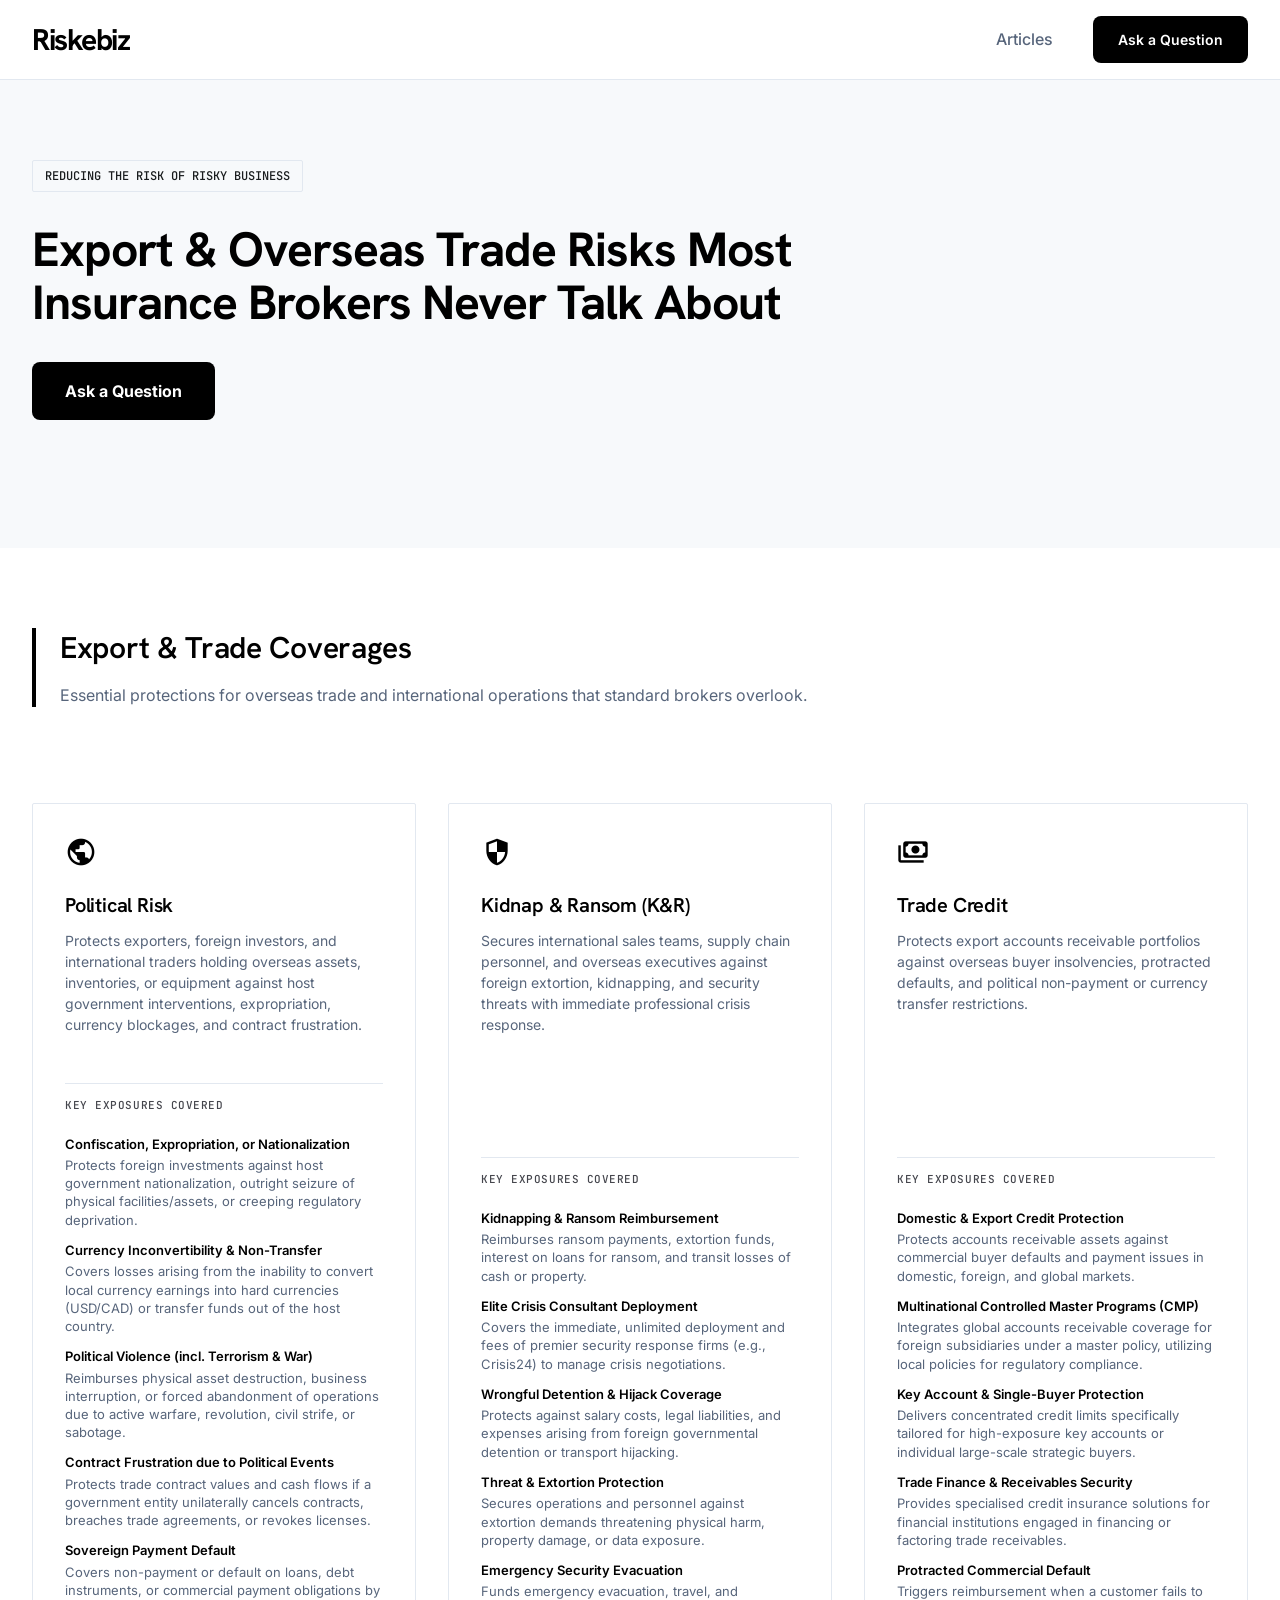
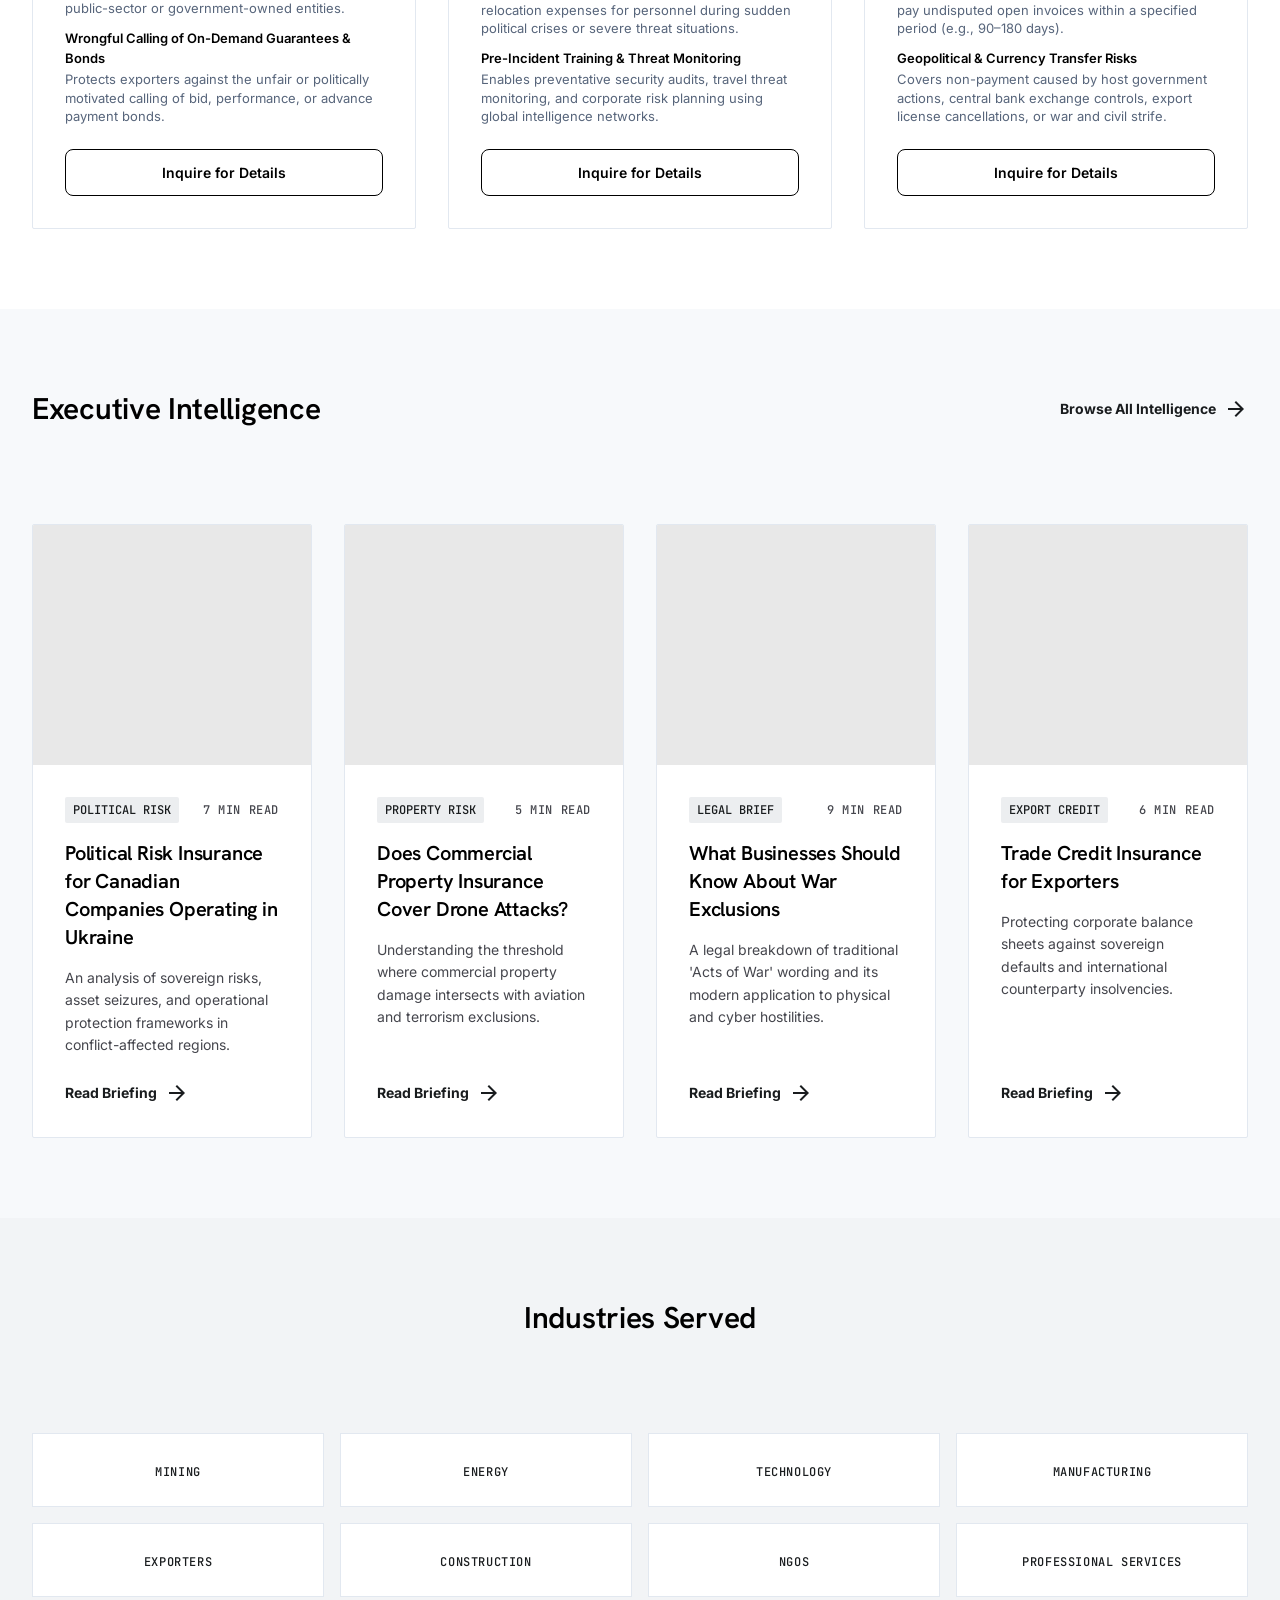
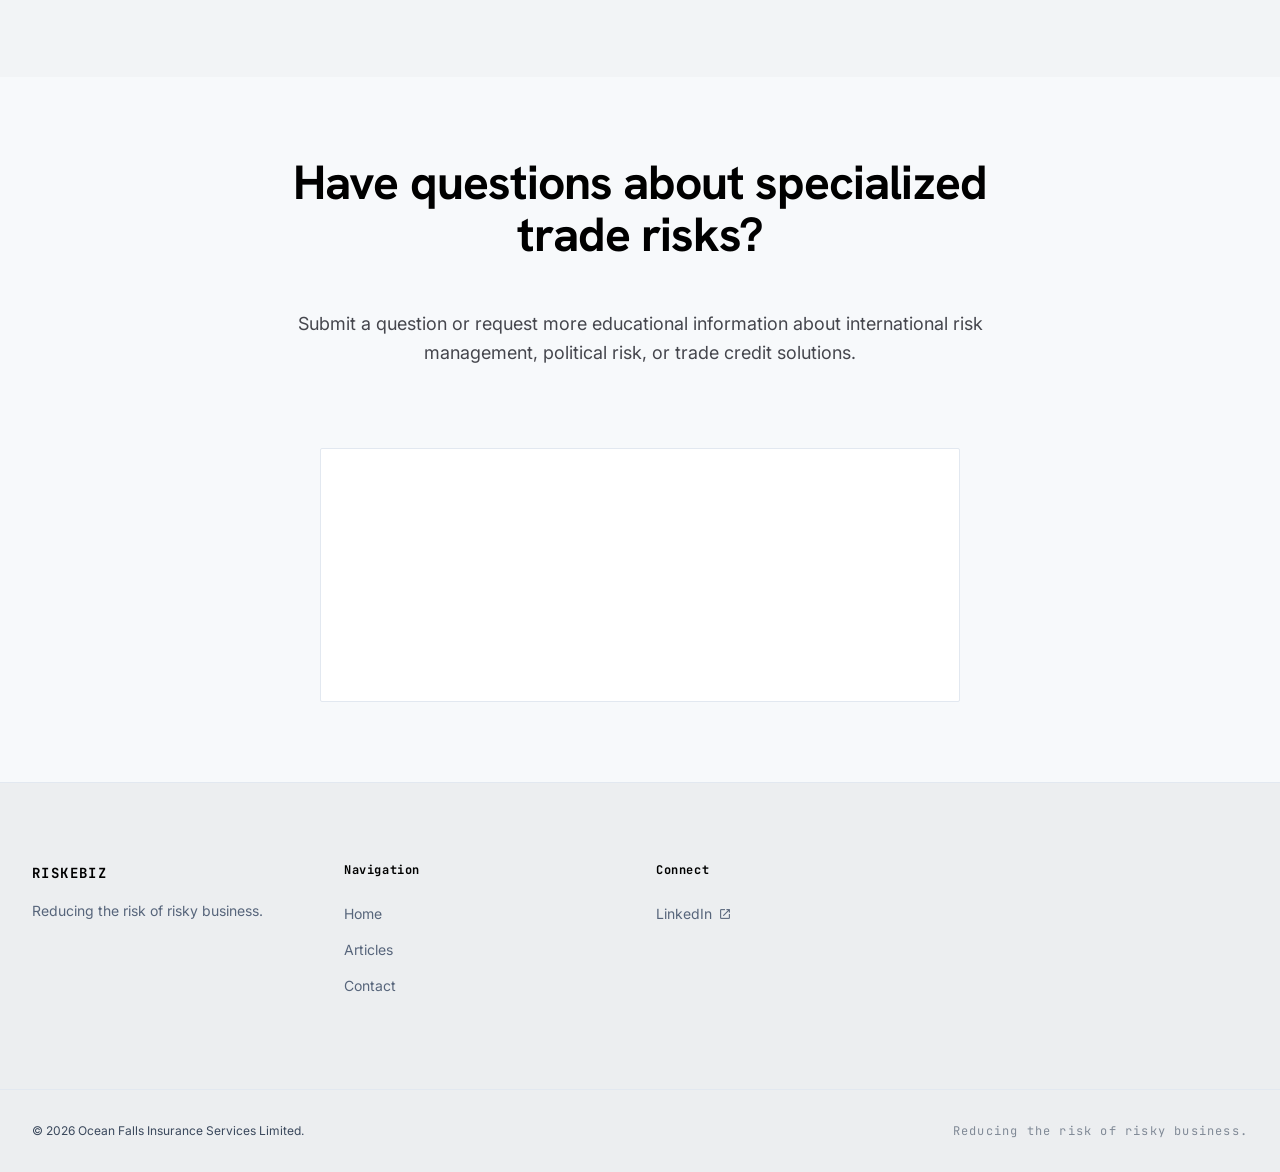
==== commit 425a9e4a: "Revert align-items: start to restore equal height columns for coverages grid" ====
--- a/index.html
+++ b/index.html
@@ -87,7 +87,7 @@
                     <p class="text-secondary mt-2">Essential protections for overseas trade and international operations that standard brokers overlook.</p>
                 </div>
 
-                <div class="grid-cols-3" style="align-items: start;">
+                <div class="grid-cols-3">
                     
                     <!-- 1. Political Risk -->
                     <article class="card reveal" id="political-risk">
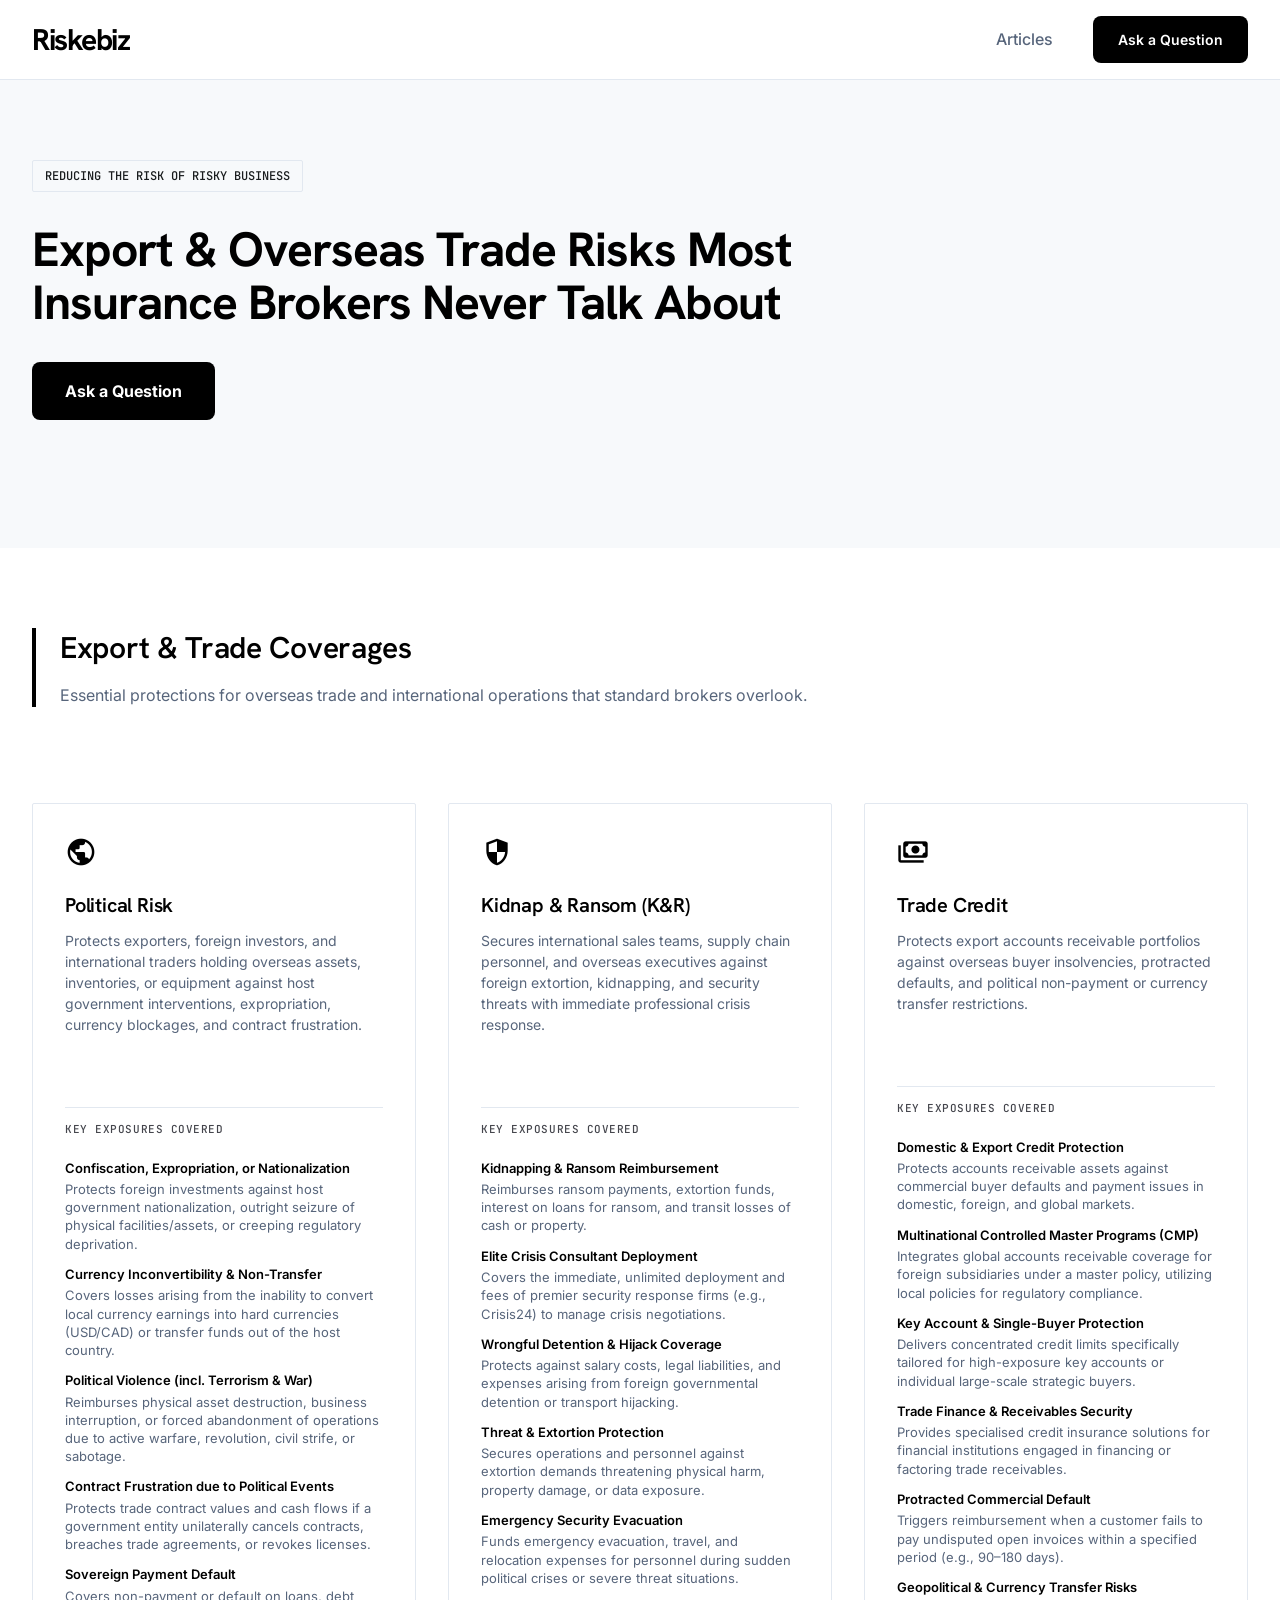
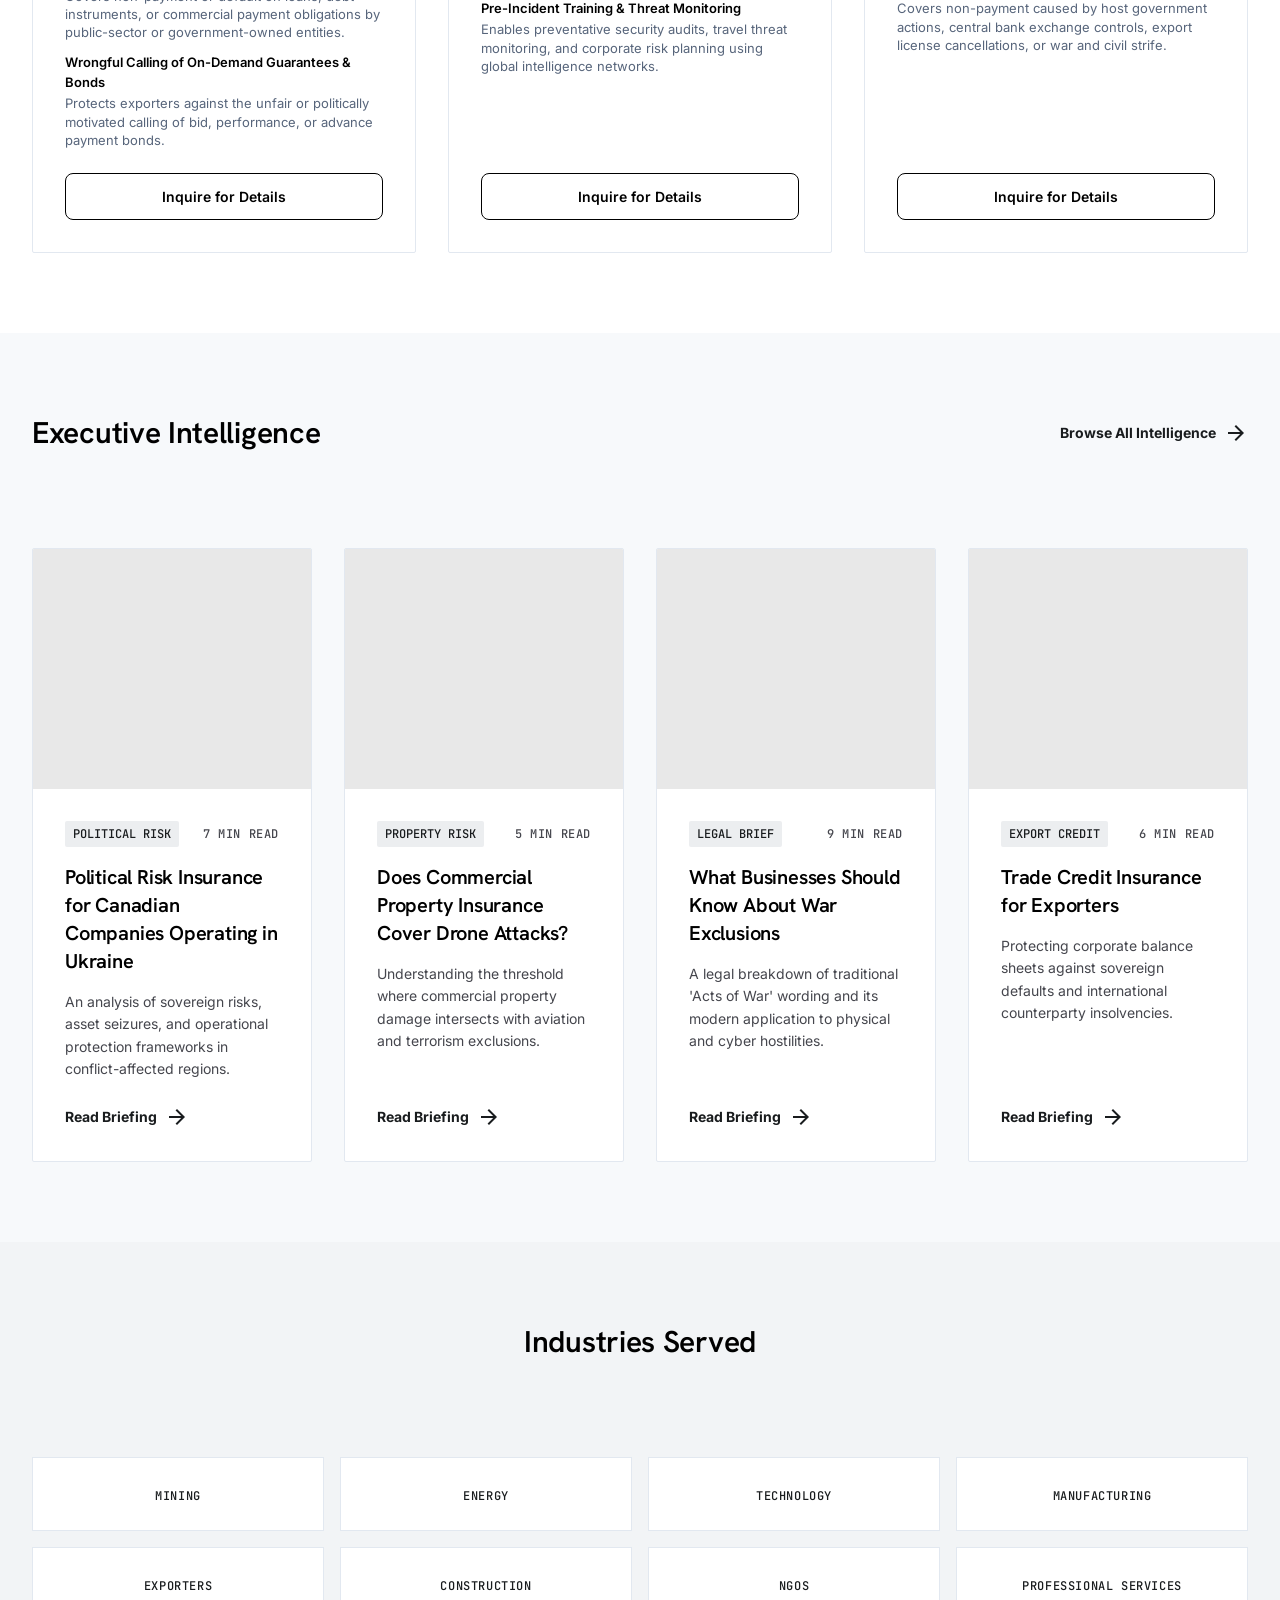
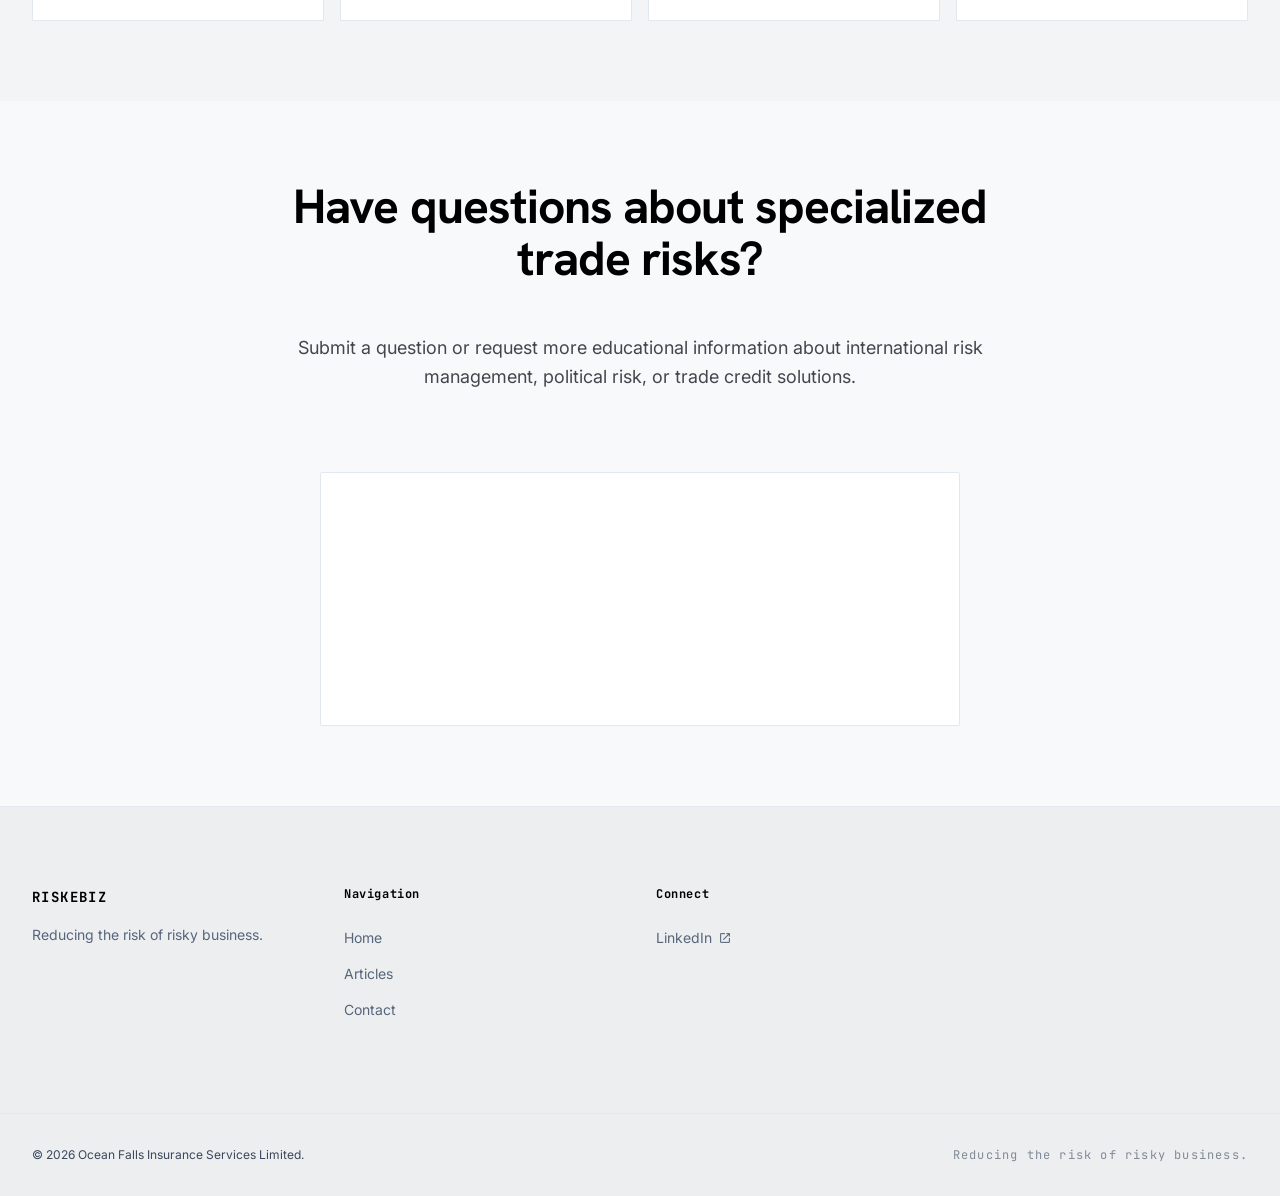
==== commit a84b2aec: "Align exposures lists to the top and buttons to the bottom of the stretched cards" ====
--- a/index.html
+++ b/index.html
@@ -96,7 +96,7 @@
                         <p class="card-desc mb-6">
                             Protects exporters, foreign investors, and international traders holding overseas assets, inventories, or equipment against host government interventions, expropriation, currency blockages, and contract frustration.
                         </p>
-                        <div style="border-top: 1px solid var(--color-border-subtle); padding-top: 16px; margin-top: auto; width: 100%;">
+                        <div style="border-top: 1px solid var(--color-border-subtle); padding-top: 16px; margin-top: 24px; width: 100%; display: flex; flex-direction: column; flex-grow: 1;">
                             <span class="font-label-caps text-muted block mb-3" style="font-size: 11px;">Key Exposures Covered</span>
                             <div style="display: flex; flex-direction: column; gap: 12px; margin-bottom: 24px; font-size: 13px;">
                                 <div>
@@ -136,7 +136,7 @@
                                     </span>
                                 </div>
                             </div>
-                            <a class="btn btn-secondary btn-sm block text-center" href="#contact" style="width: 100%;">Inquire for Details</a>
+                            <a class="btn btn-secondary btn-sm block text-center" href="#contact" style="width: 100%; margin-top: auto;">Inquire for Details</a>
                         </div>
                     </article>
 
@@ -147,7 +147,7 @@
                         <p class="card-desc mb-6">
                             Secures international sales teams, supply chain personnel, and overseas executives against foreign extortion, kidnapping, and security threats with immediate professional crisis response.
                         </p>
-                        <div style="border-top: 1px solid var(--color-border-subtle); padding-top: 16px; margin-top: auto; width: 100%;">
+                        <div style="border-top: 1px solid var(--color-border-subtle); padding-top: 16px; margin-top: 24px; width: 100%; display: flex; flex-direction: column; flex-grow: 1;">
                             <span class="font-label-caps text-muted block mb-3" style="font-size: 11px;">Key Exposures Covered</span>
                             <div style="display: flex; flex-direction: column; gap: 12px; margin-bottom: 24px; font-size: 13px;">
                                 <div>
@@ -187,7 +187,7 @@
                                     </span>
                                 </div>
                             </div>
-                            <a class="btn btn-secondary btn-sm block text-center" href="#contact" style="width: 100%;">Inquire for Details</a>
+                            <a class="btn btn-secondary btn-sm block text-center" href="#contact" style="width: 100%; margin-top: auto;">Inquire for Details</a>
                         </div>
                     </article>
 
@@ -198,7 +198,7 @@
                         <p class="card-desc mb-6">
                             Protects export accounts receivable portfolios against overseas buyer insolvencies, protracted defaults, and political non-payment or currency transfer restrictions.
                         </p>
-                        <div style="border-top: 1px solid var(--color-border-subtle); padding-top: 16px; margin-top: auto; width: 100%;">
+                        <div style="border-top: 1px solid var(--color-border-subtle); padding-top: 16px; margin-top: 24px; width: 100%; display: flex; flex-direction: column; flex-grow: 1;">
                             <span class="font-label-caps text-muted block mb-3" style="font-size: 11px;">Key Exposures Covered</span>
                              <div style="display: flex; flex-direction: column; gap: 12px; margin-bottom: 24px; font-size: 13px;">
                                 <div>
@@ -238,7 +238,7 @@
                                     </span>
                                 </div>
                             </div>
-                            <a class="btn btn-secondary btn-sm block text-center" href="#contact" style="width: 100%;">Inquire for Details</a>
+                            <a class="btn btn-secondary btn-sm block text-center" href="#contact" style="width: 100%; margin-top: auto;">Inquire for Details</a>
                         </div>
                     </article>
 
--- a/styles.css
+++ b/styles.css
@@ -368,7 +368,6 @@
     font-size: 14px;
     color: var(--color-on-secondary-container);
     line-height: 1.5;
-    flex-grow: 1;
 }
 
 /* Editorial Article Layouts */
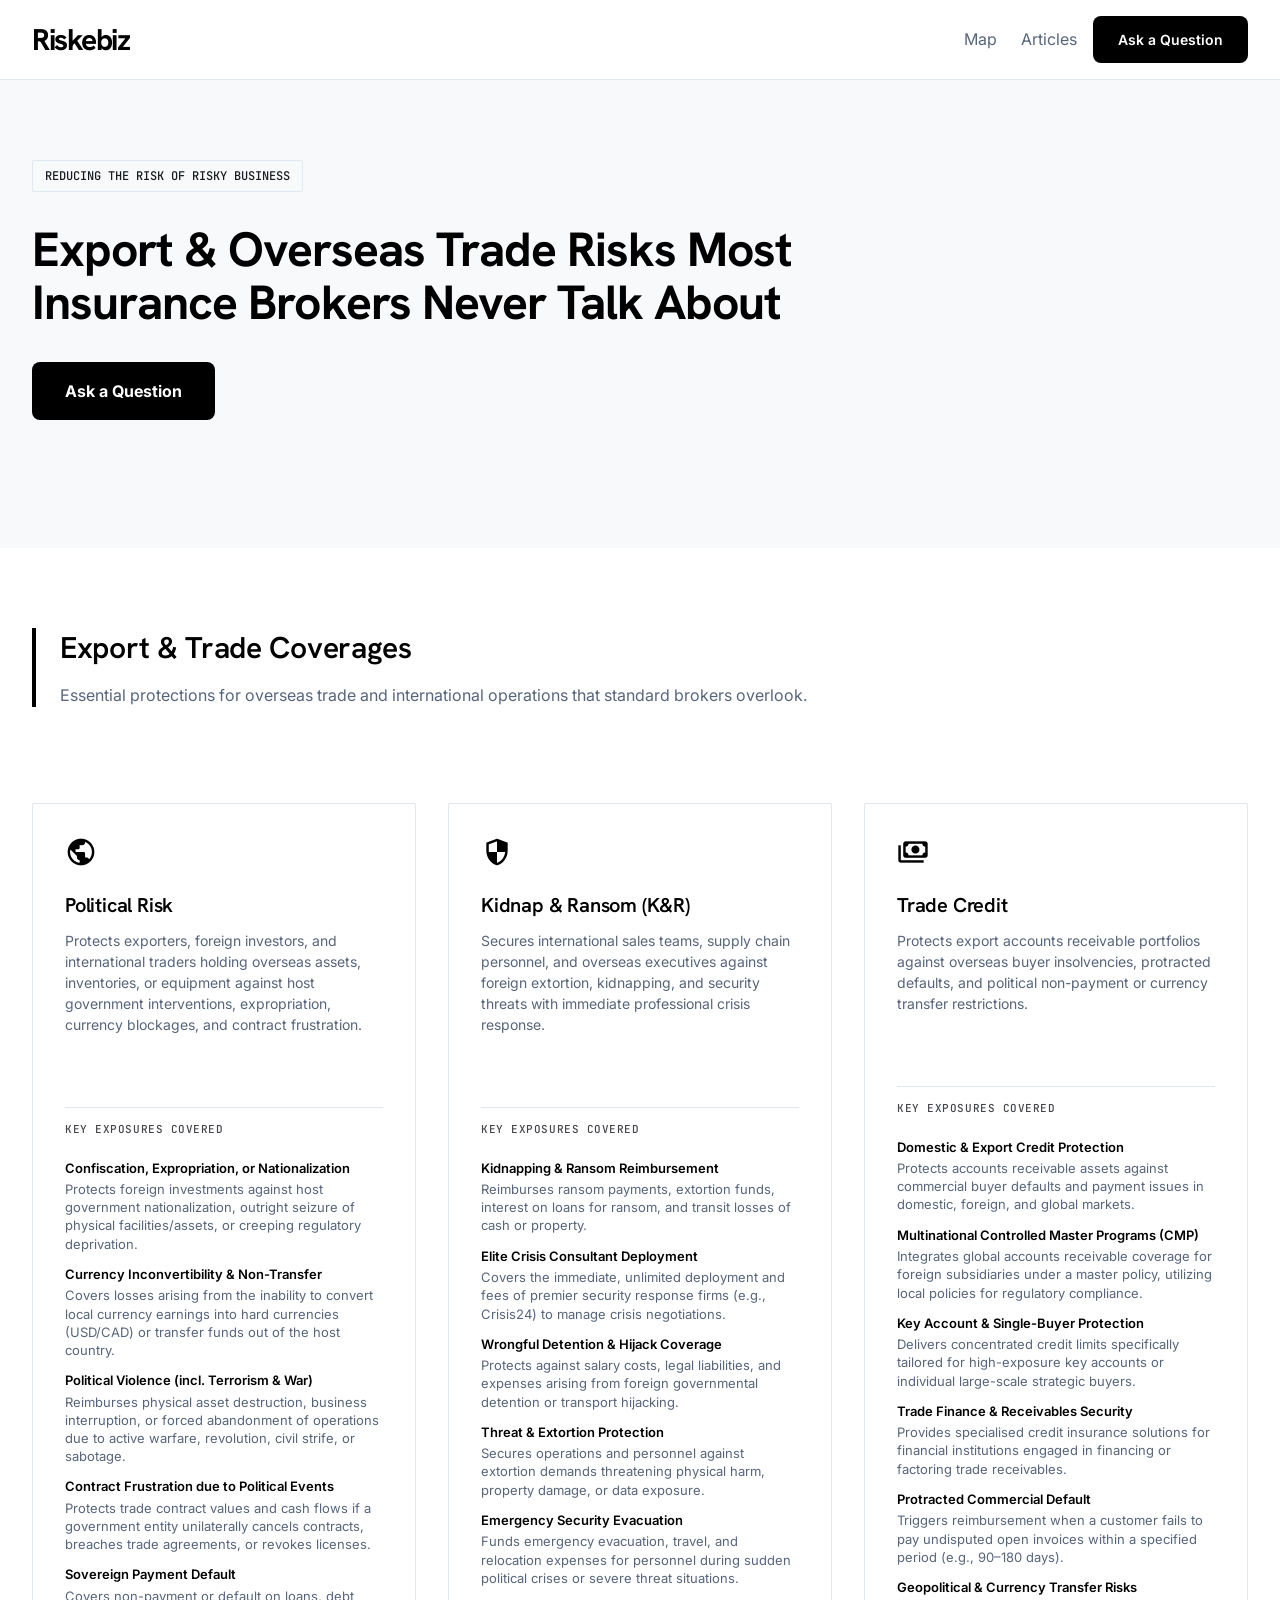
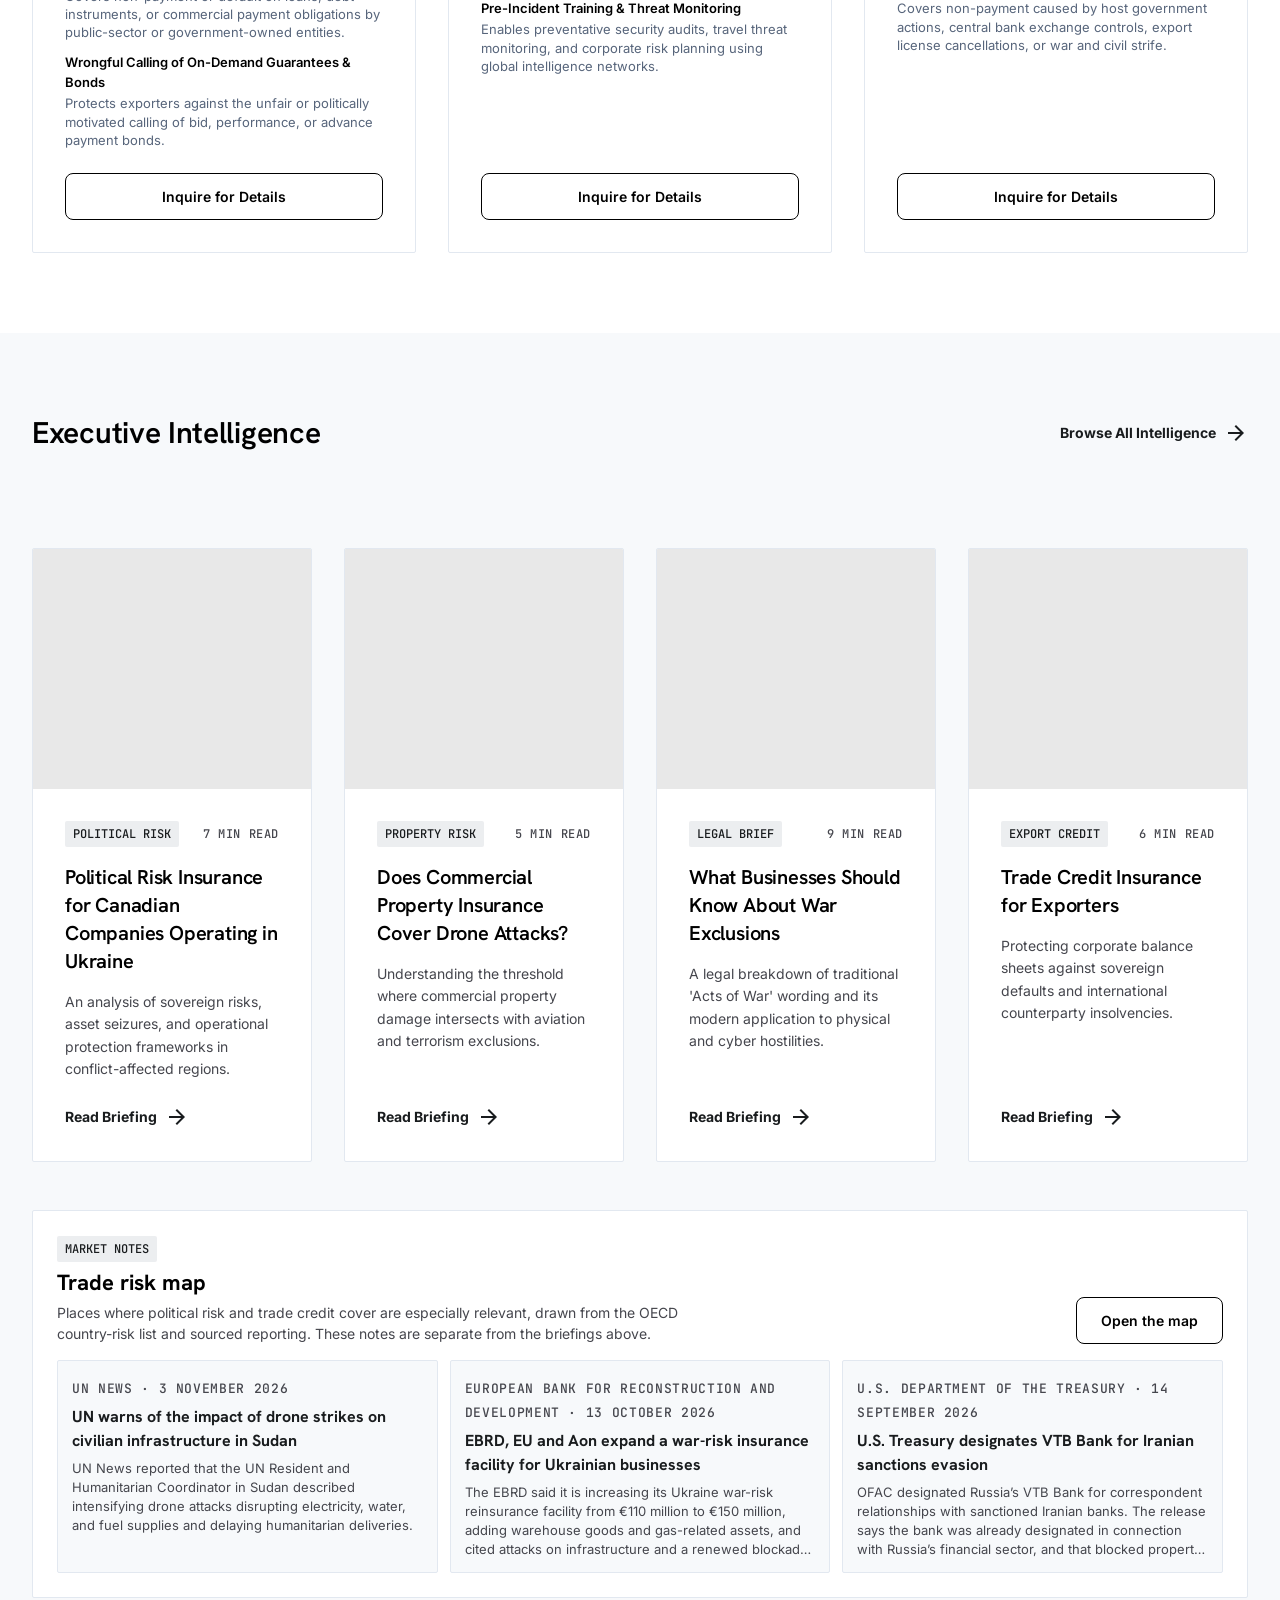
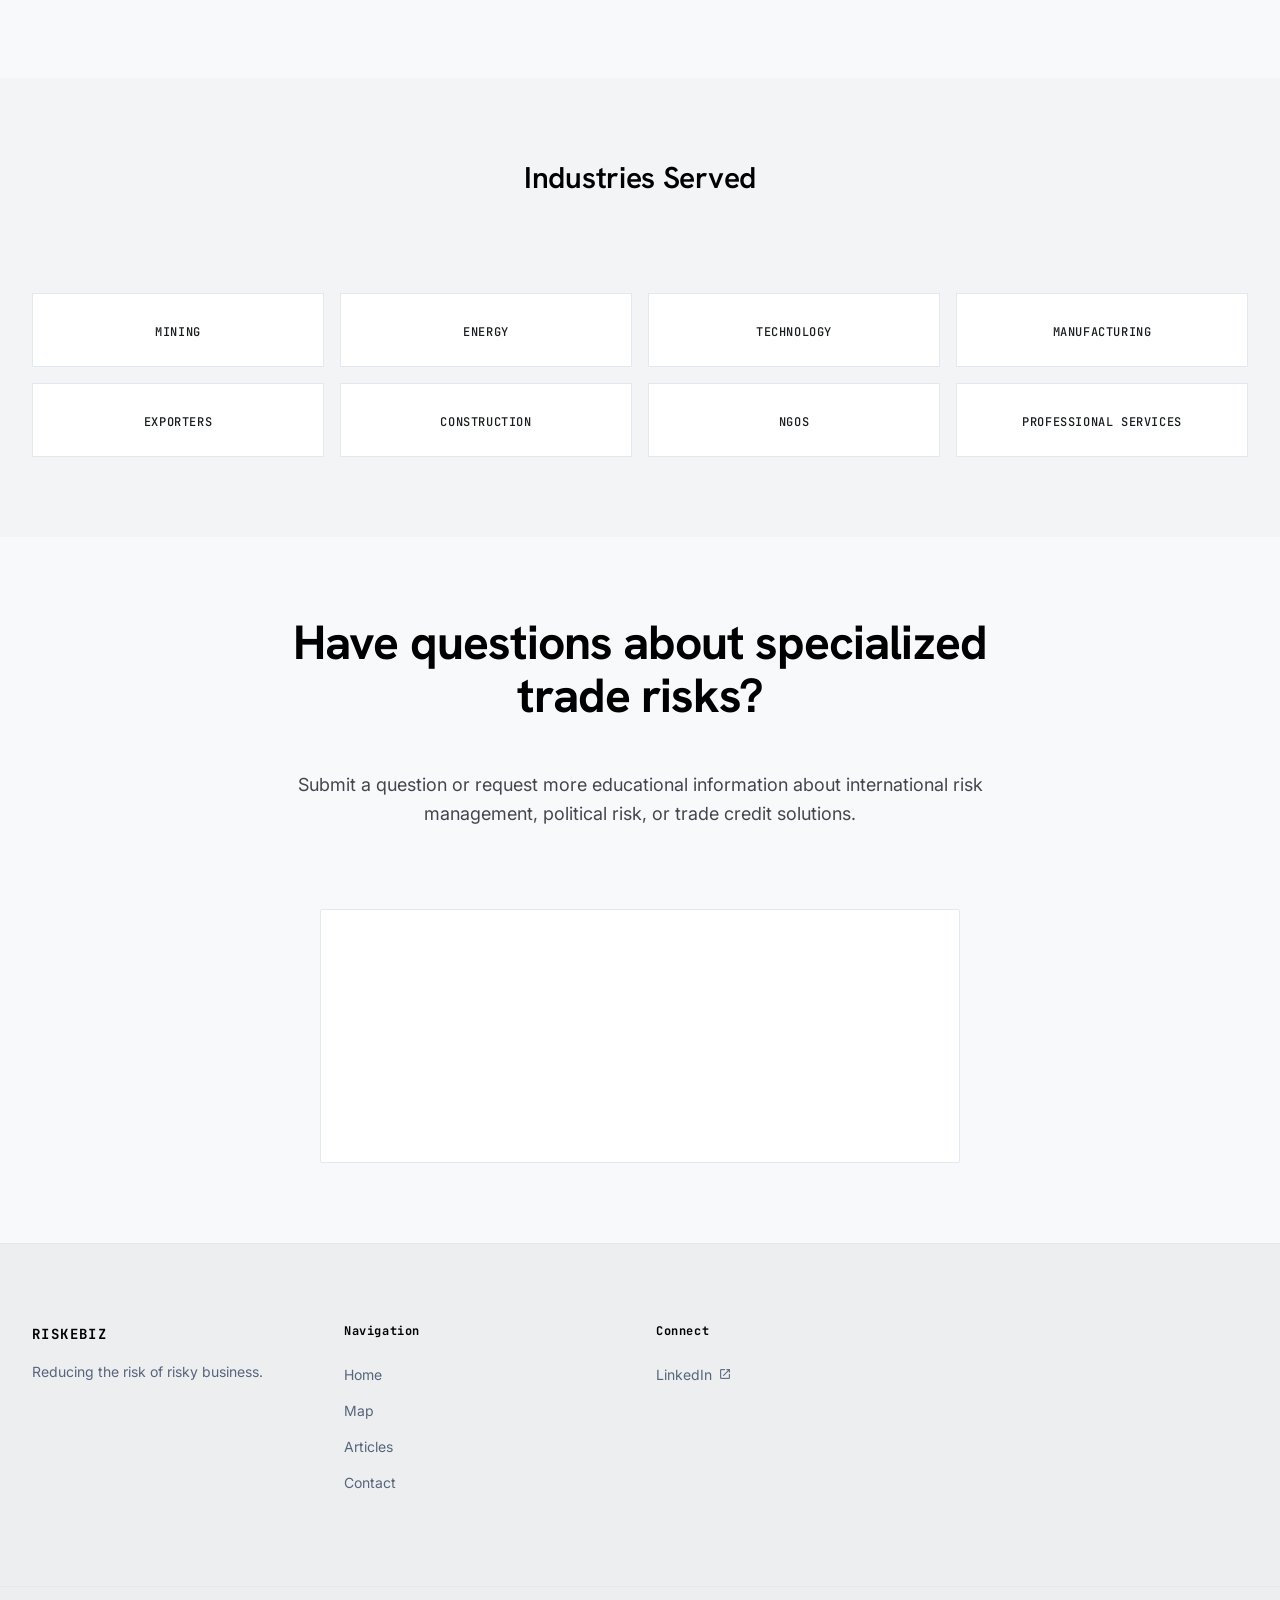
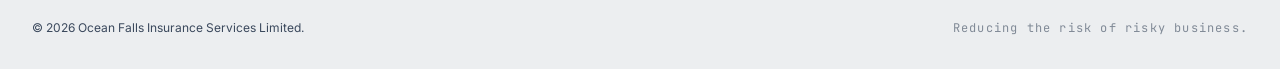
==== commit cc32a095: "Add a sourced world trade-risk map. Publish OECD category 5–7 markets and a small set of cited situa" ====
--- a/index.html
+++ b/index.html
@@ -52,7 +52,10 @@
         <div class="container header-container">
             <a class="logo-anchor" href="index.html">Riskebiz</a>
             <div class="header-actions">
-                <a class="nav-link" href="articles.html" style="margin-right: 24px; font-weight: 500;">Articles</a>
+                <nav class="header-nav" aria-label="Primary">
+                    <a class="nav-link" href="map.html">Map</a>
+                    <a class="nav-link" href="articles.html">Articles</a>
+                </nav>
                 <a class="btn btn-primary" href="#contact">Ask a Question</a>
             </div>
         </div>
@@ -340,6 +343,19 @@
                     </article>
                 </div>
             </div>
+            <div class="container">
+                <div class="market-notes reveal" id="market-notes">
+                    <div class="market-notes-head">
+                        <div>
+                            <span class="chip">Market notes</span>
+                            <h3>Trade risk map</h3>
+                            <p>Places where political risk and trade credit cover are especially relevant, drawn from the OECD country-risk list and sourced reporting. These notes are separate from the briefings above.</p>
+                        </div>
+                        <a class="btn btn-secondary" href="map.html">Open the map</a>
+                    </div>
+                    <ul class="market-notes-list" id="market-notes-list" aria-label="Recent market notes"></ul>
+                </div>
+            </div>
         </section>
 
         <!-- Industries Served -->
@@ -388,9 +404,9 @@
                 
                 <div class="contact-container reveal">
                     <iframe
-                        src="https://api.leadconnectorhq.com/widget/form/mVX7ZaQUzgS8jrrApYXf"
+                        src="https://api.leadconnectorhq.com/widget/form/HyWqC3eaIuerKUbV9Nex"
                         style="width:100%;height:100%;border:none;border-radius:8px"
-                        id="inline-mVX7ZaQUzgS8jrrApYXf" 
+                        id="inline-HyWqC3eaIuerKUbV9Nex" 
                         data-layout="{'id':'INLINE'}"
                         data-trigger-type="alwaysShow"
                         data-trigger-value=""
@@ -399,9 +415,9 @@
                         data-deactivation-type="neverDeactivate"
                         data-deactivation-value=""
                         data-form-name="Contact Form"
-                        data-height="493"
-                        data-layout-iframe-id="inline-mVX7ZaQUzgS8jrrApYXf"
-                        data-form-id="mVX7ZaQUzgS8jrrApYXf"
+                        data-height="450"
+                        data-layout-iframe-id="inline-HyWqC3eaIuerKUbV9Nex"
+                        data-form-id="HyWqC3eaIuerKUbV9Nex"
                         title="Contact Form"
                     ></iframe>
                     <script src="https://link.msgsndr.com/js/form_embed.js"></script>
@@ -425,6 +441,7 @@
                 <h4 class="footer-heading">Navigation</h4>
                 <ul class="footer-links">
                     <li><a href="index.html">Home</a></li>
+                    <li><a href="map.html">Map</a></li>
                     <li><a href="articles.html">Articles</a></li>
                     <li><a href="#contact">Contact</a></li>
                 </ul>
--- a/styles.css
+++ b/styles.css
@@ -533,6 +533,38 @@
     gap: 16px;
 }
 
+.header-nav {
+    display: flex;
+    align-items: center;
+    gap: 24px;
+}
+
+@media (max-width: 720px) {
+    header.site-header {
+        height: auto;
+    }
+
+    .header-container {
+        flex-wrap: wrap;
+        gap: 8px;
+        padding-top: 12px;
+        padding-bottom: 12px;
+    }
+
+    .header-actions {
+        width: 100%;
+        justify-content: space-between;
+    }
+
+    .header-nav {
+        gap: 16px;
+    }
+
+    .header-actions .btn {
+        padding: 10px 14px;
+    }
+}
+
 /* Mobile Menu Button */
 .mobile-menu-toggle {
     background: transparent;
@@ -1052,4 +1084,80 @@
     }
 }
 
-
+/* Homepage teaser for the trade risk map */
+.market-notes {
+    margin-top: 48px;
+    padding: 24px;
+    border: 1px solid var(--color-border-subtle);
+    background: var(--color-surface-lowest);
+    border-radius: var(--radius-sm);
+}
+
+.market-notes-head {
+    display: flex;
+    justify-content: space-between;
+    align-items: flex-end;
+    gap: 16px;
+    flex-wrap: wrap;
+    margin-bottom: 16px;
+}
+
+.market-notes h3 {
+    font-size: 22px;
+    margin: 8px 0 6px;
+}
+
+.market-notes-head p {
+    color: var(--color-on-surface-variant);
+    font-size: 14px;
+    line-height: 1.5;
+    max-width: 40rem;
+}
+
+.market-notes-list {
+    list-style: none;
+    display: grid;
+    gap: 12px;
+}
+
+@media (min-width: 800px) {
+    .market-notes-list {
+        grid-template-columns: repeat(3, minmax(0, 1fr));
+    }
+}
+
+.market-notes-list a {
+    display: block;
+    height: 100%;
+    padding: 14px;
+    border: 1px solid var(--color-border-subtle);
+    border-radius: var(--radius-sm);
+    background: var(--color-background);
+}
+
+.market-notes-list a:hover {
+    border-color: var(--color-primary);
+}
+
+.market-notes-list strong {
+    display: block;
+    font-family: var(--font-headline);
+    font-size: 16px;
+    margin: 6px 0;
+}
+
+.market-notes-list span,
+.market-note-summary {
+    color: var(--color-on-surface-variant);
+    font-size: 13px;
+    line-height: 1.45;
+}
+
+.market-note-summary {
+    display: -webkit-box;
+    -webkit-line-clamp: 4;
+    -webkit-box-orient: vertical;
+    overflow: hidden;
+}
+
+
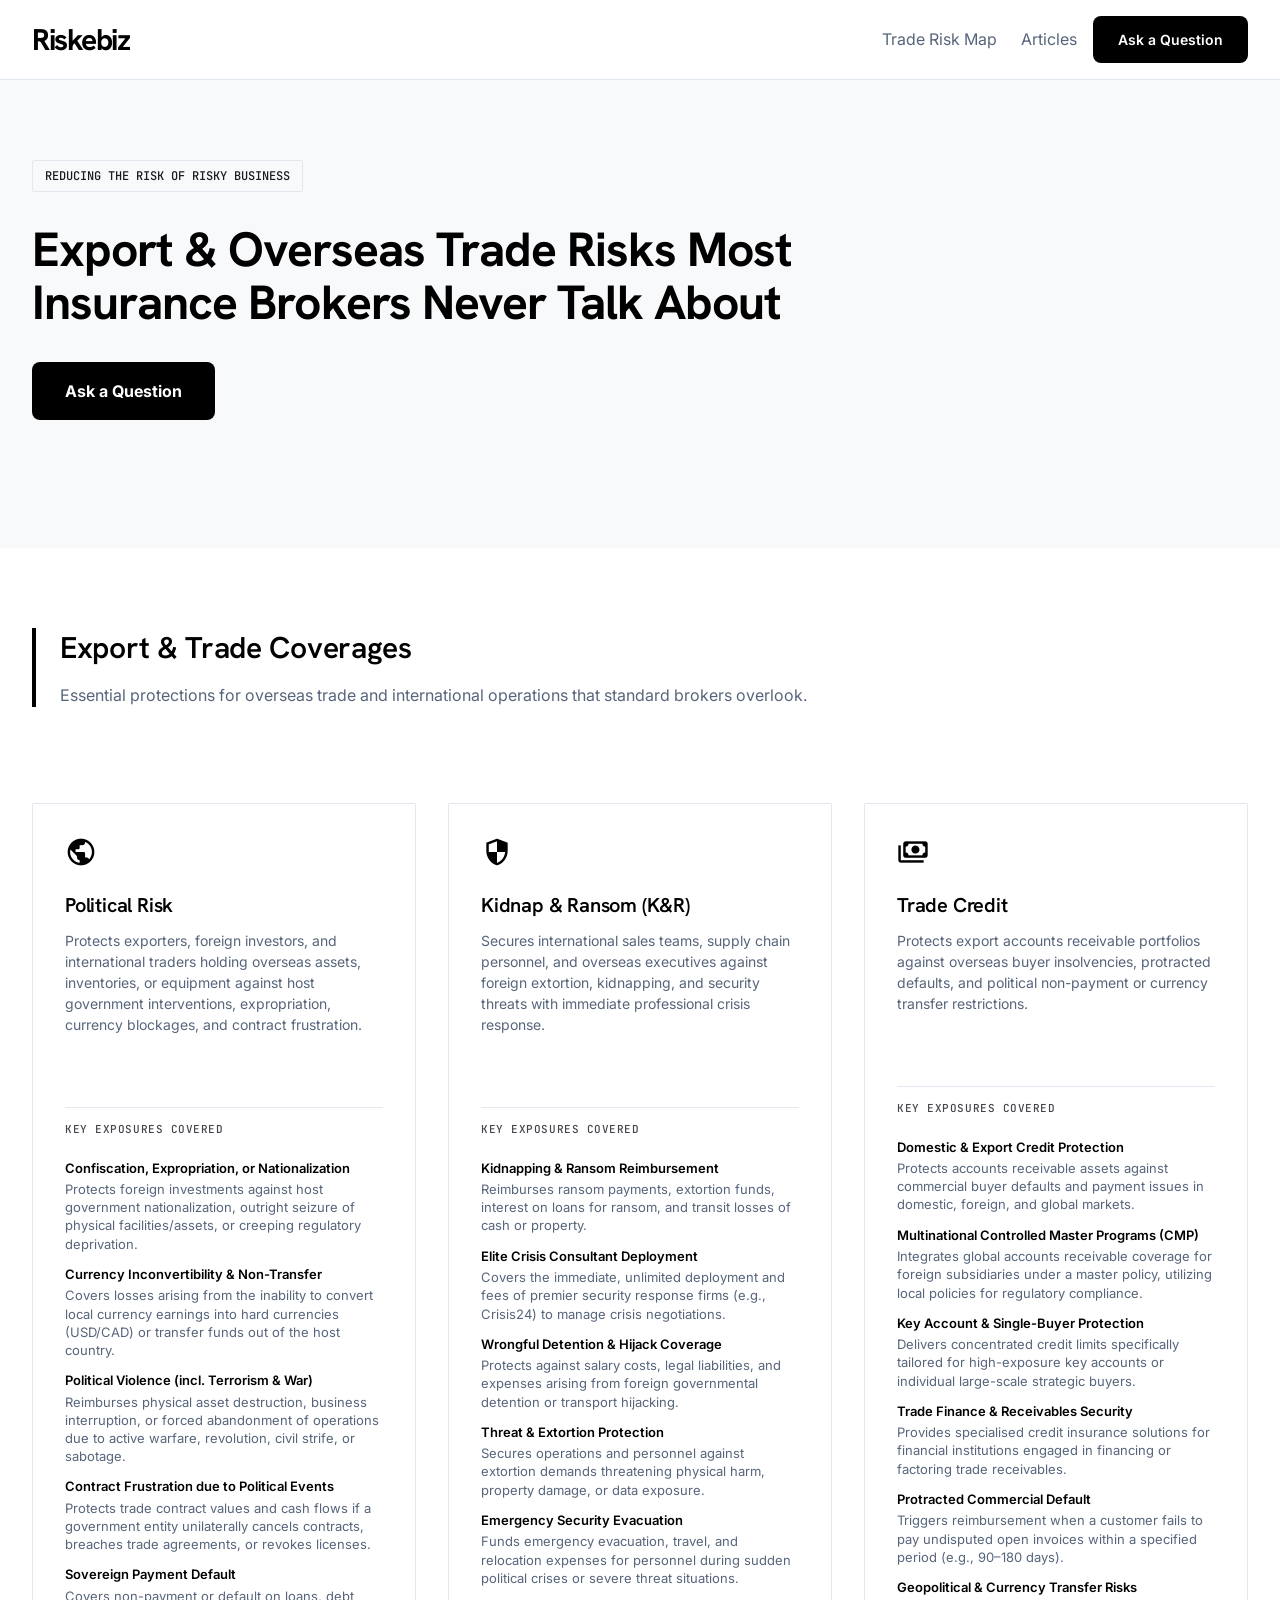
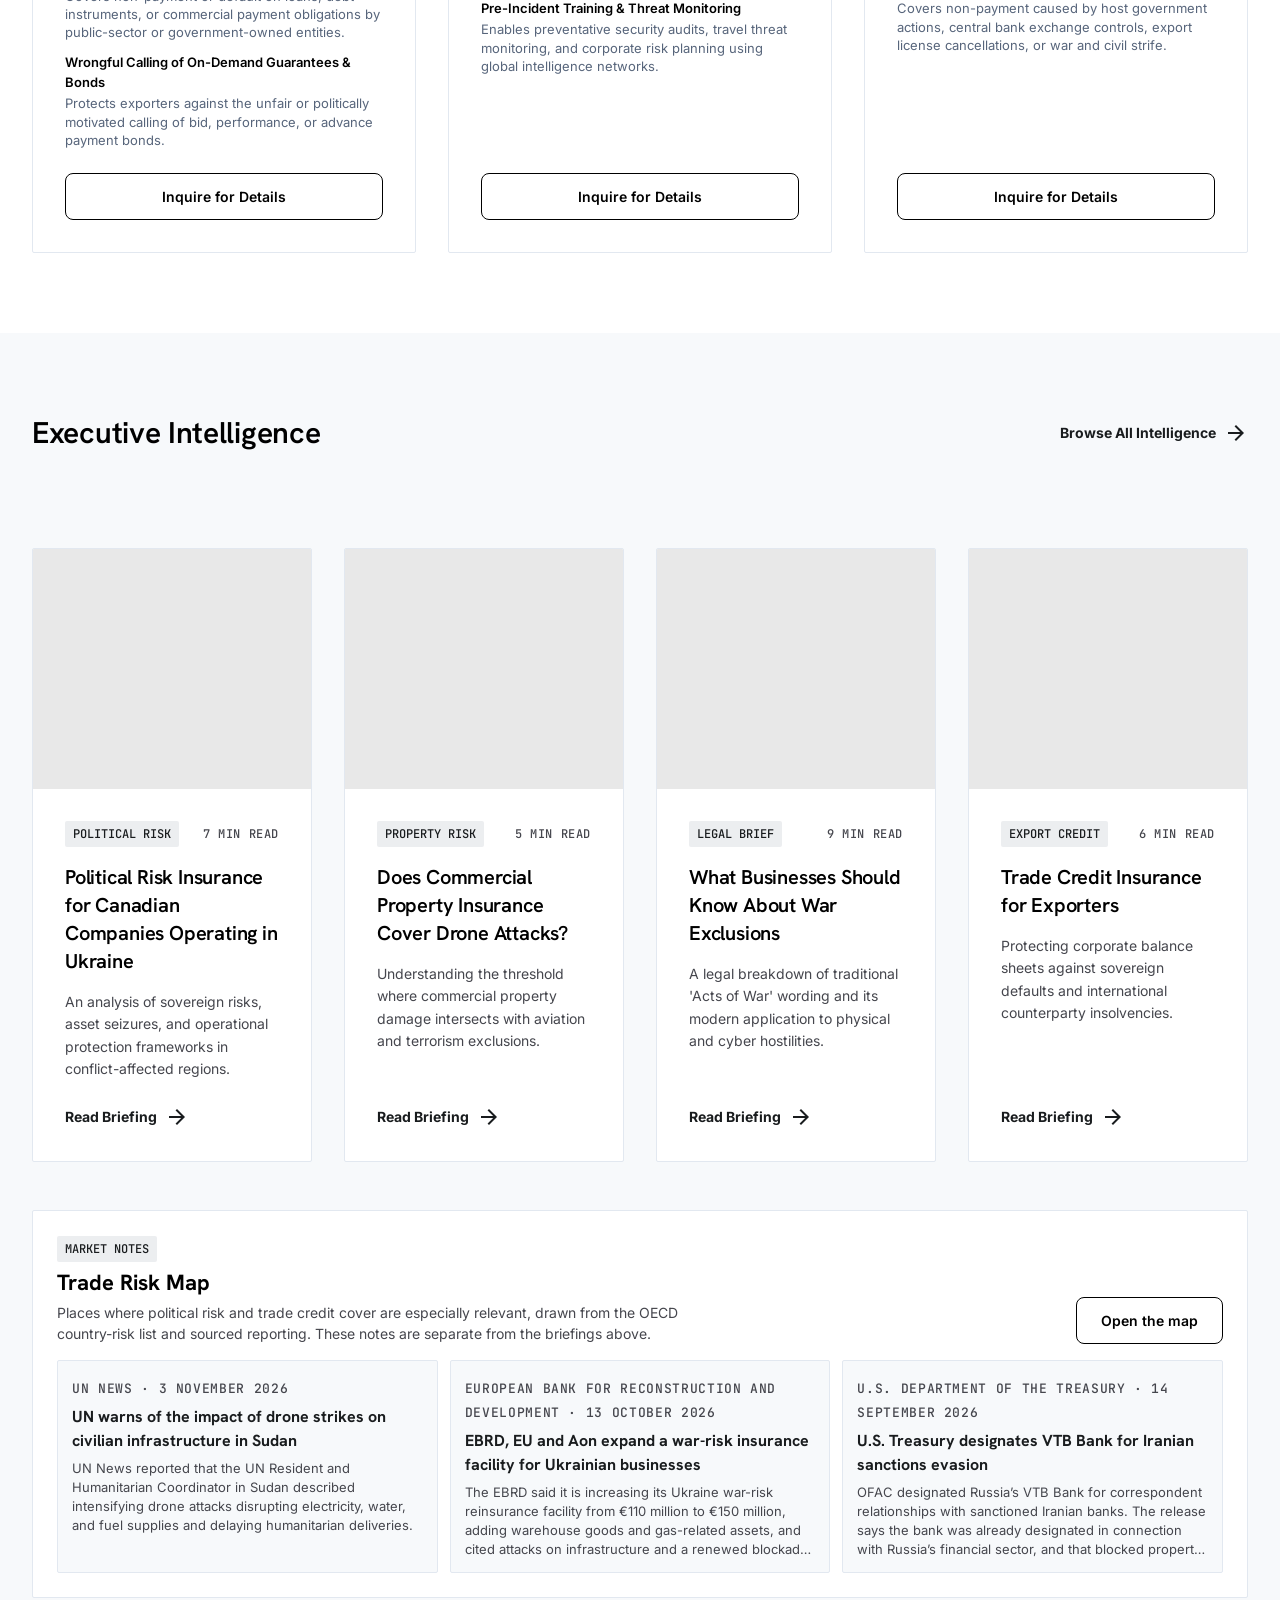
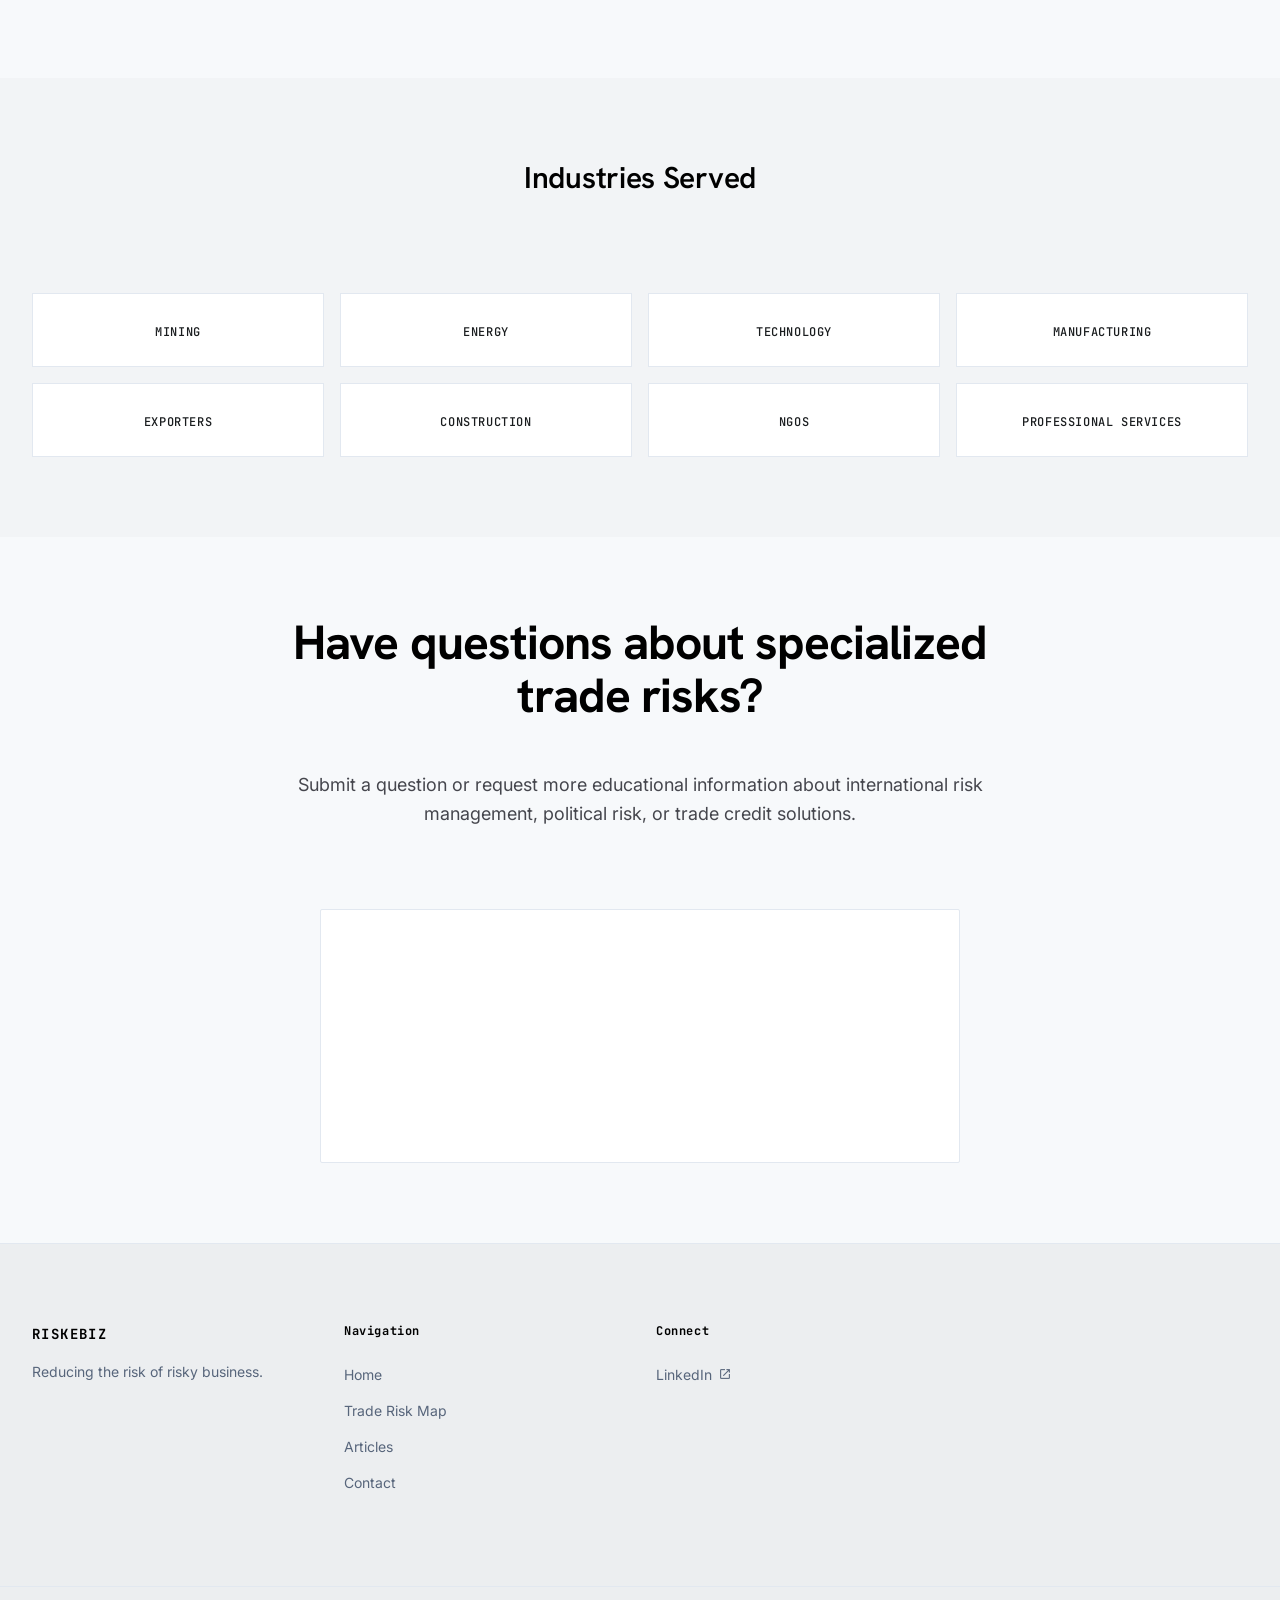
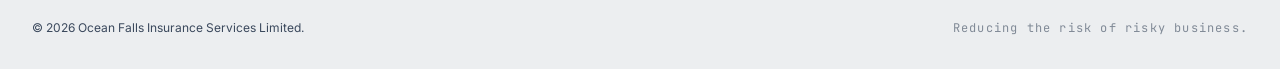
==== commit ebfd3add: "feat(nav): rename Map links and headings to Trade Risk Map --- Problem Solved / Strategic Objective " ====
--- a/index.html
+++ b/index.html
@@ -53,7 +53,7 @@
             <a class="logo-anchor" href="index.html">Riskebiz</a>
             <div class="header-actions">
                 <nav class="header-nav" aria-label="Primary">
-                    <a class="nav-link" href="map.html">Map</a>
+                    <a class="nav-link" href="map.html">Trade Risk Map</a>
                     <a class="nav-link" href="articles.html">Articles</a>
                 </nav>
                 <a class="btn btn-primary" href="#contact">Ask a Question</a>
@@ -348,7 +348,7 @@
                     <div class="market-notes-head">
                         <div>
                             <span class="chip">Market notes</span>
-                            <h3>Trade risk map</h3>
+                            <h3>Trade Risk Map</h3>
                             <p>Places where political risk and trade credit cover are especially relevant, drawn from the OECD country-risk list and sourced reporting. These notes are separate from the briefings above.</p>
                         </div>
                         <a class="btn btn-secondary" href="map.html">Open the map</a>
@@ -441,7 +441,7 @@
                 <h4 class="footer-heading">Navigation</h4>
                 <ul class="footer-links">
                     <li><a href="index.html">Home</a></li>
-                    <li><a href="map.html">Map</a></li>
+                    <li><a href="map.html">Trade Risk Map</a></li>
                     <li><a href="articles.html">Articles</a></li>
                     <li><a href="#contact">Contact</a></li>
                 </ul>
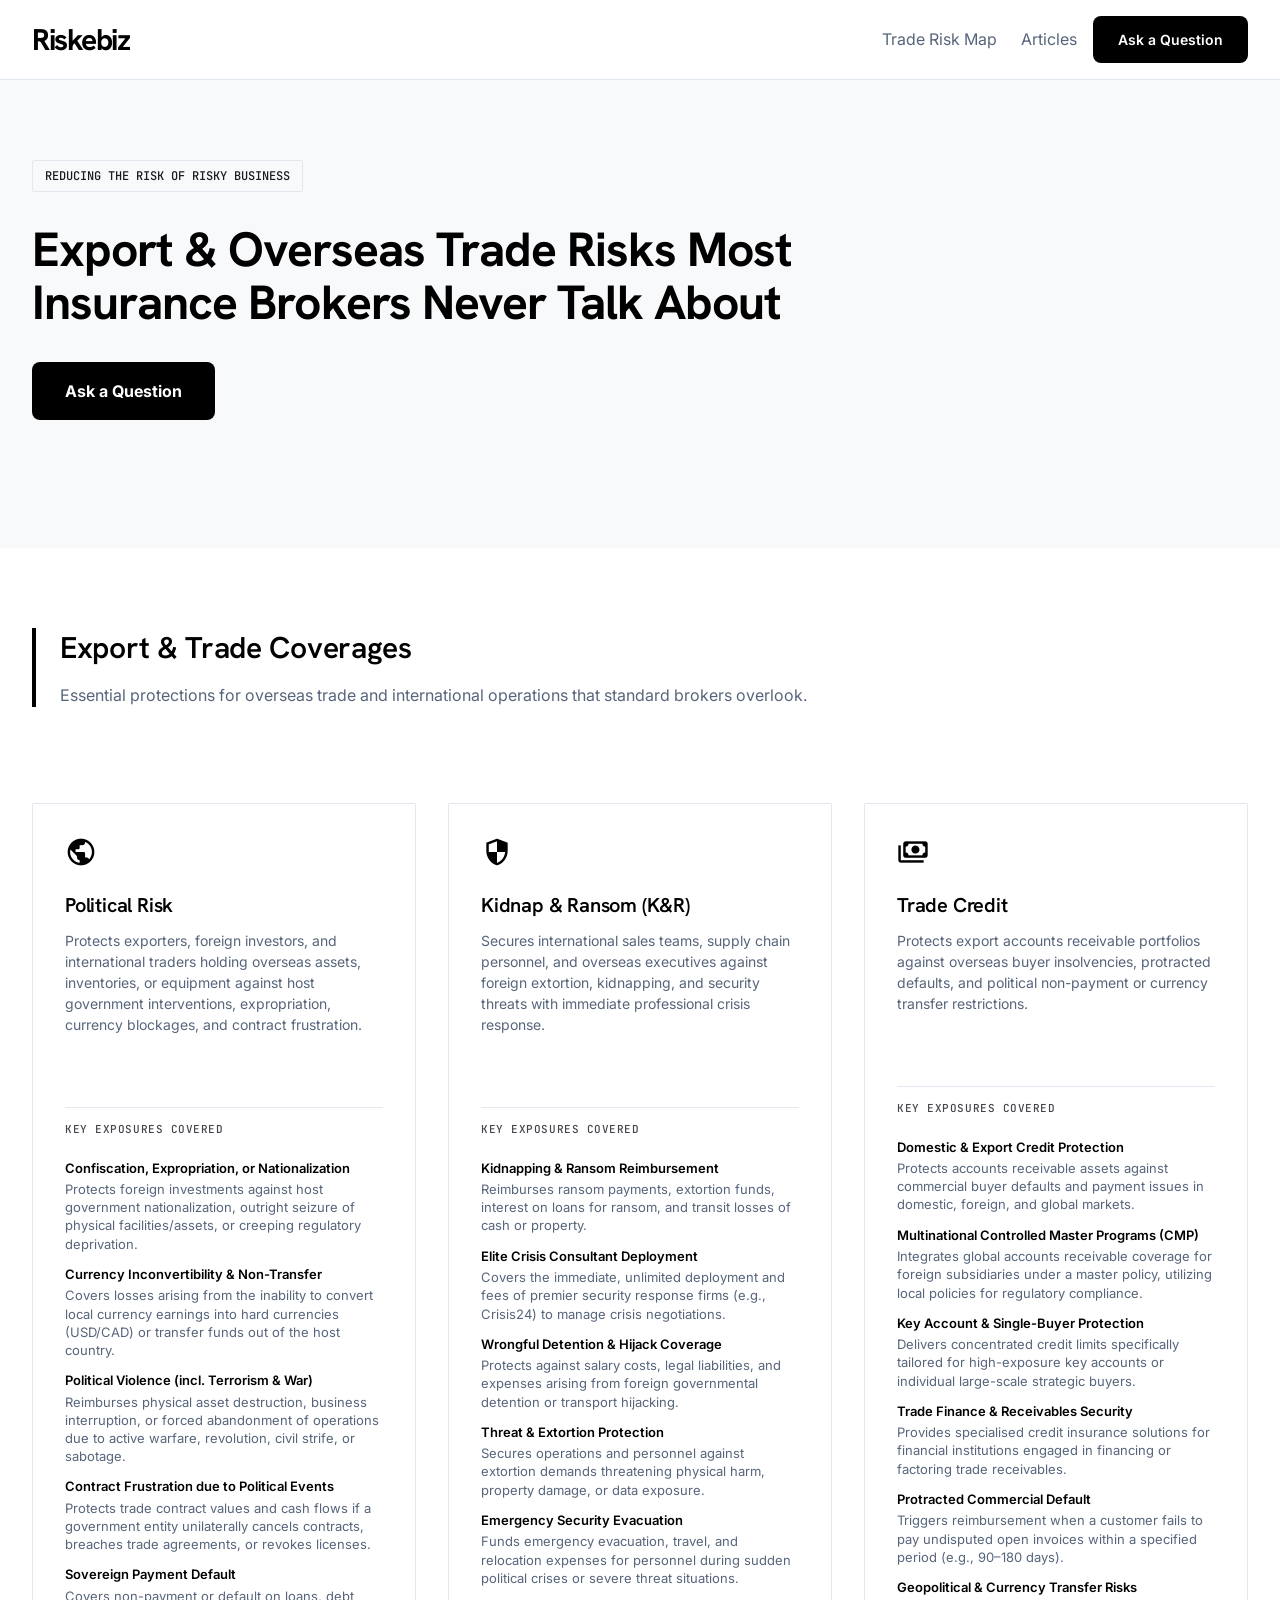
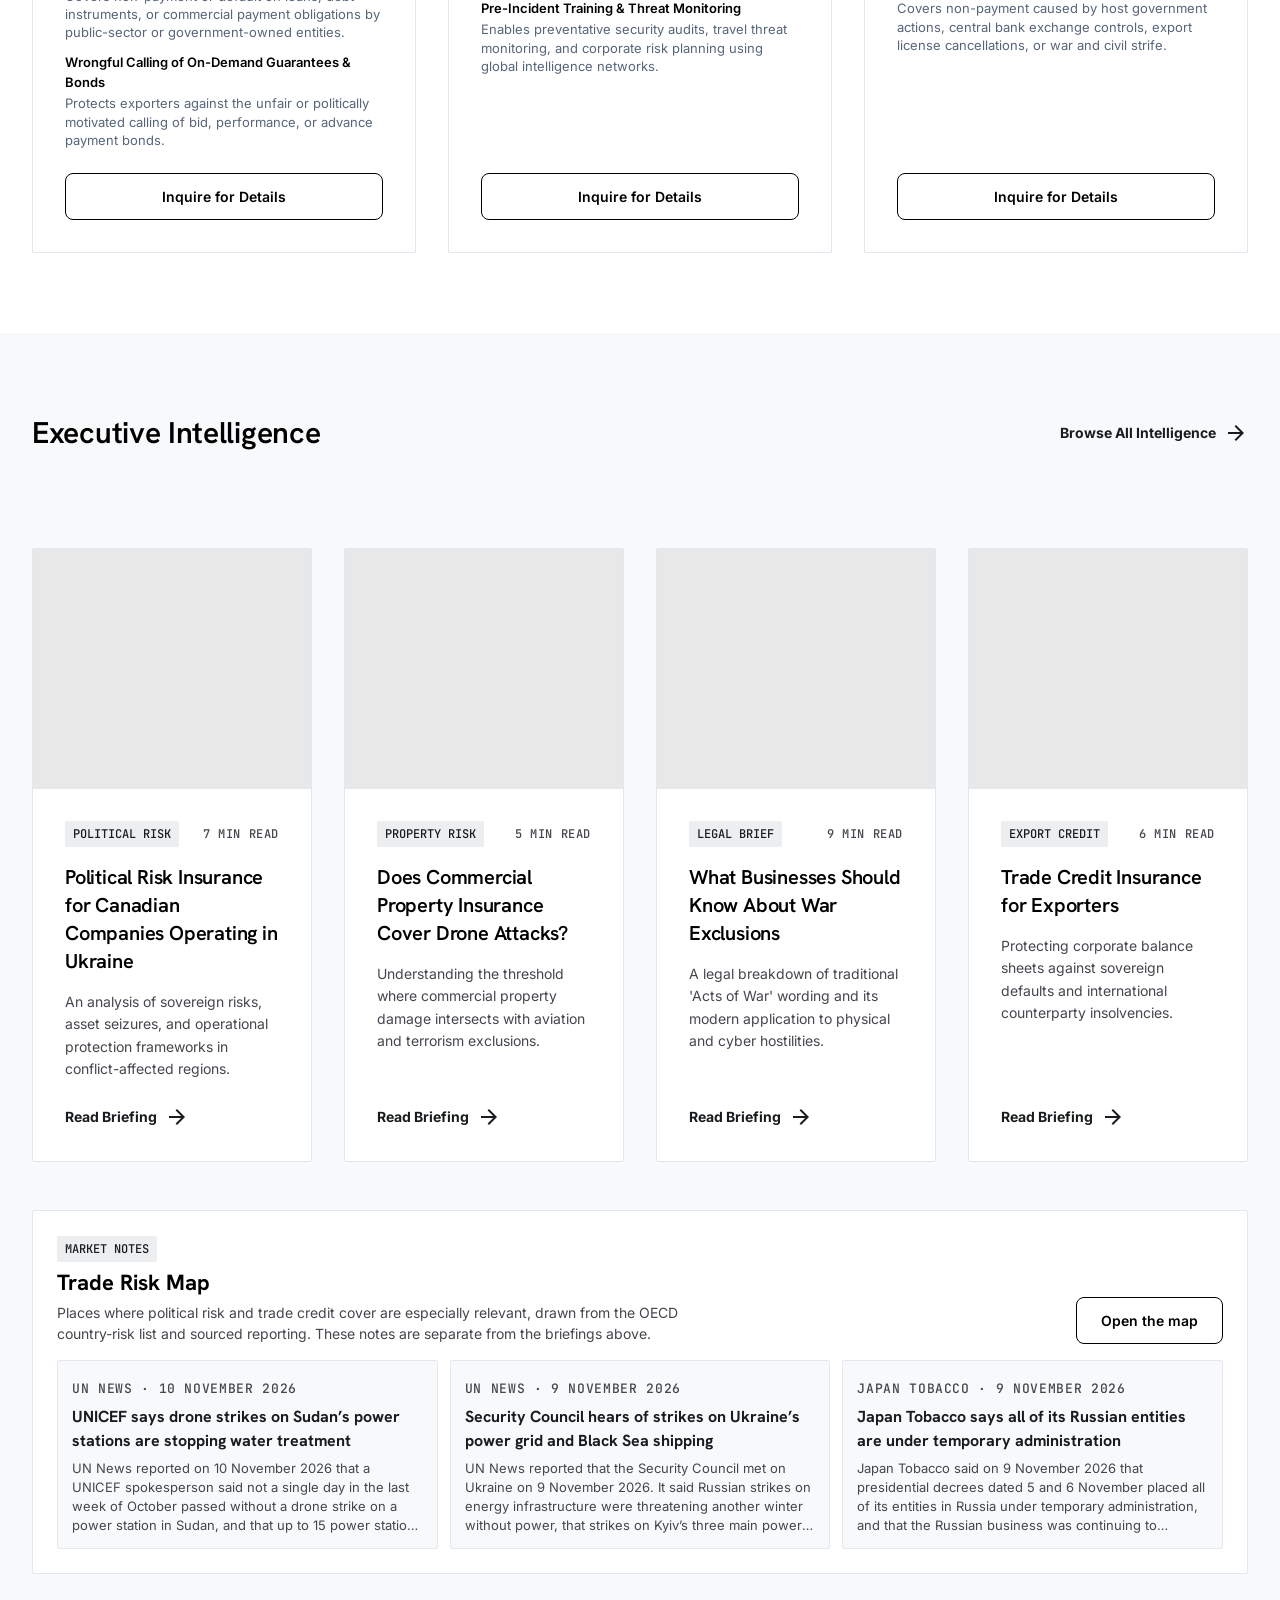
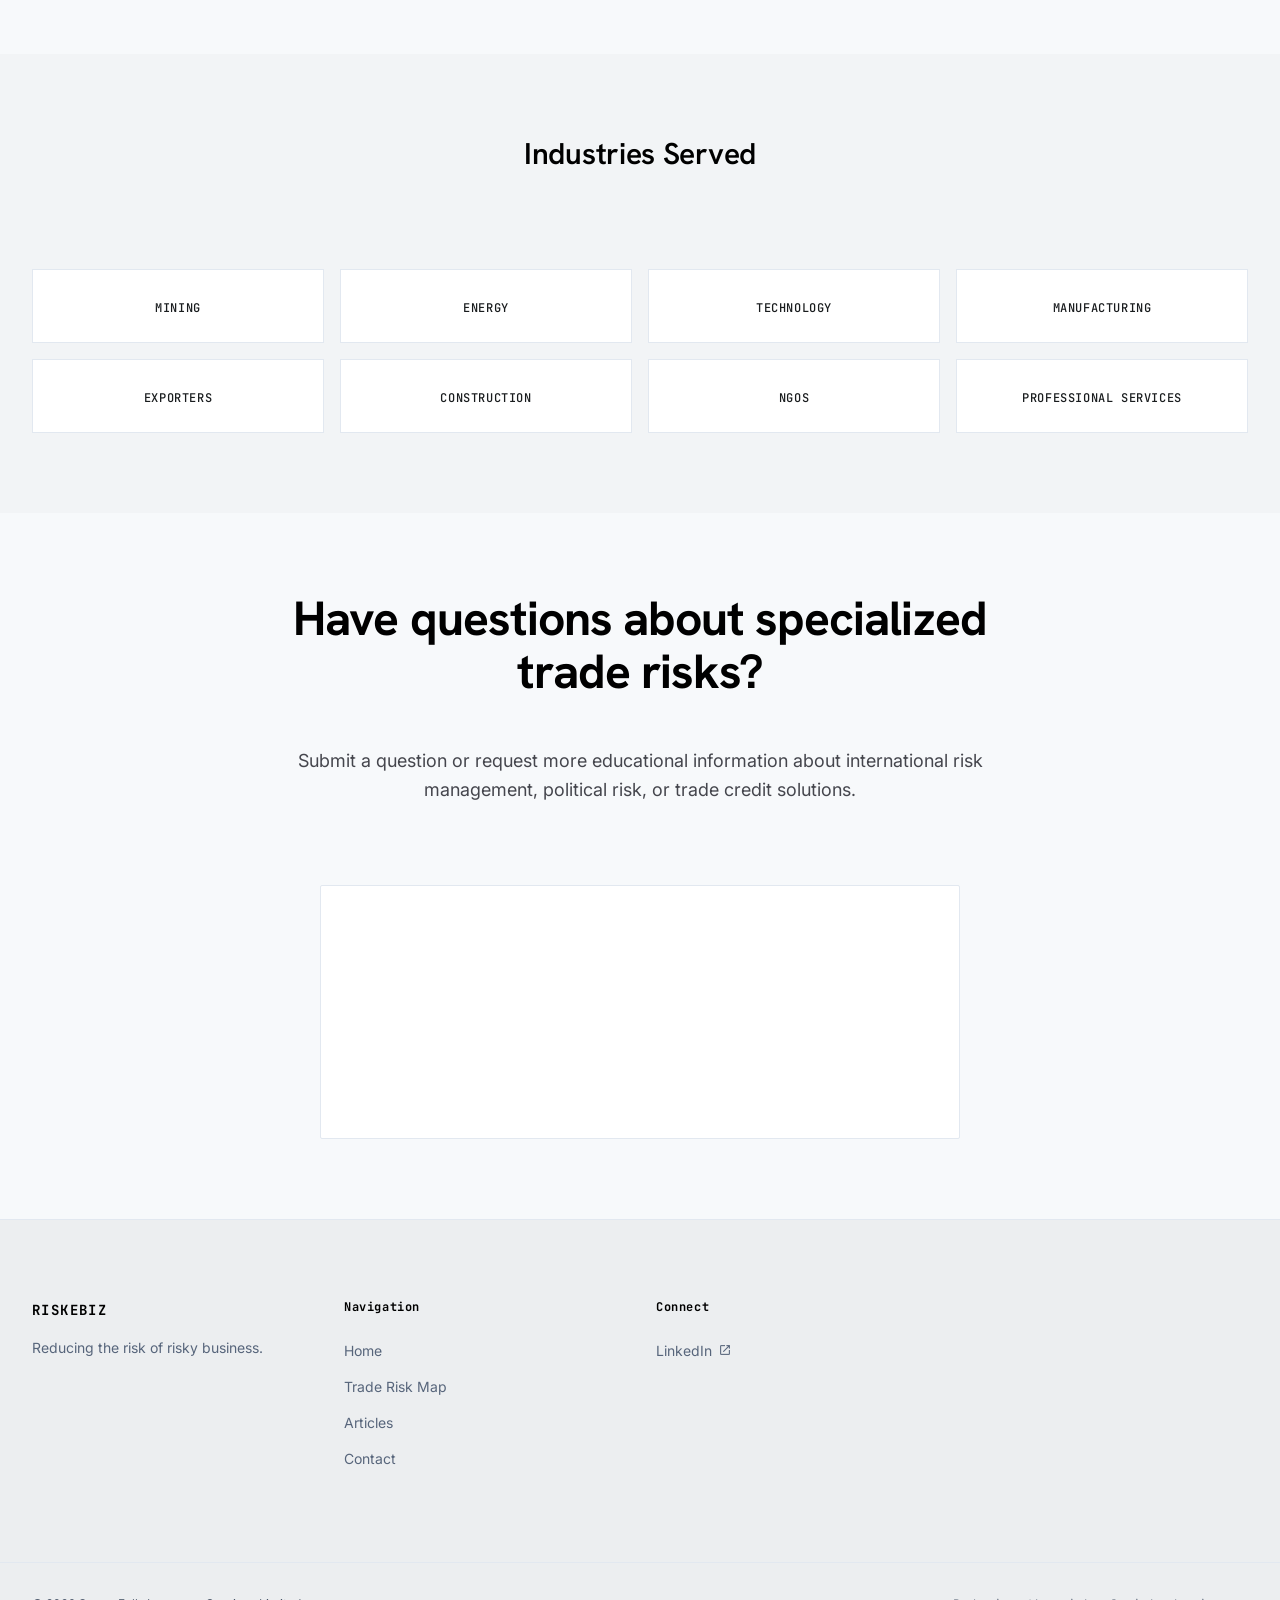
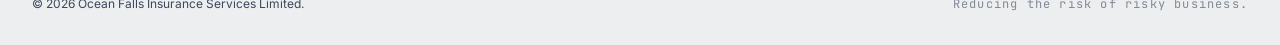
==== commit cad0b803: "feat(contact): update LeadConnector inquiry form ID --- Problem Solved / Strategic Objective --- - R" ====
--- a/index.html
+++ b/index.html
@@ -404,9 +404,9 @@
                 
                 <div class="contact-container reveal">
                     <iframe
-                        src="https://api.leadconnectorhq.com/widget/form/HyWqC3eaIuerKUbV9Nex"
+                        src="https://api.leadconnectorhq.com/widget/form/mVX7ZaQUzgS8jrrApYXf"
                         style="width:100%;height:100%;border:none;border-radius:8px"
-                        id="inline-HyWqC3eaIuerKUbV9Nex" 
+                        id="inline-mVX7ZaQUzgS8jrrApYXf" 
                         data-layout="{'id':'INLINE'}"
                         data-trigger-type="alwaysShow"
                         data-trigger-value=""
@@ -416,8 +416,8 @@
                         data-deactivation-value=""
                         data-form-name="Contact Form"
                         data-height="450"
-                        data-layout-iframe-id="inline-HyWqC3eaIuerKUbV9Nex"
-                        data-form-id="HyWqC3eaIuerKUbV9Nex"
+                        data-layout-iframe-id="inline-mVX7ZaQUzgS8jrrApYXf"
+                        data-form-id="mVX7ZaQUzgS8jrrApYXf"
                         title="Contact Form"
                     ></iframe>
                     <script src="https://link.msgsndr.com/js/form_embed.js"></script>
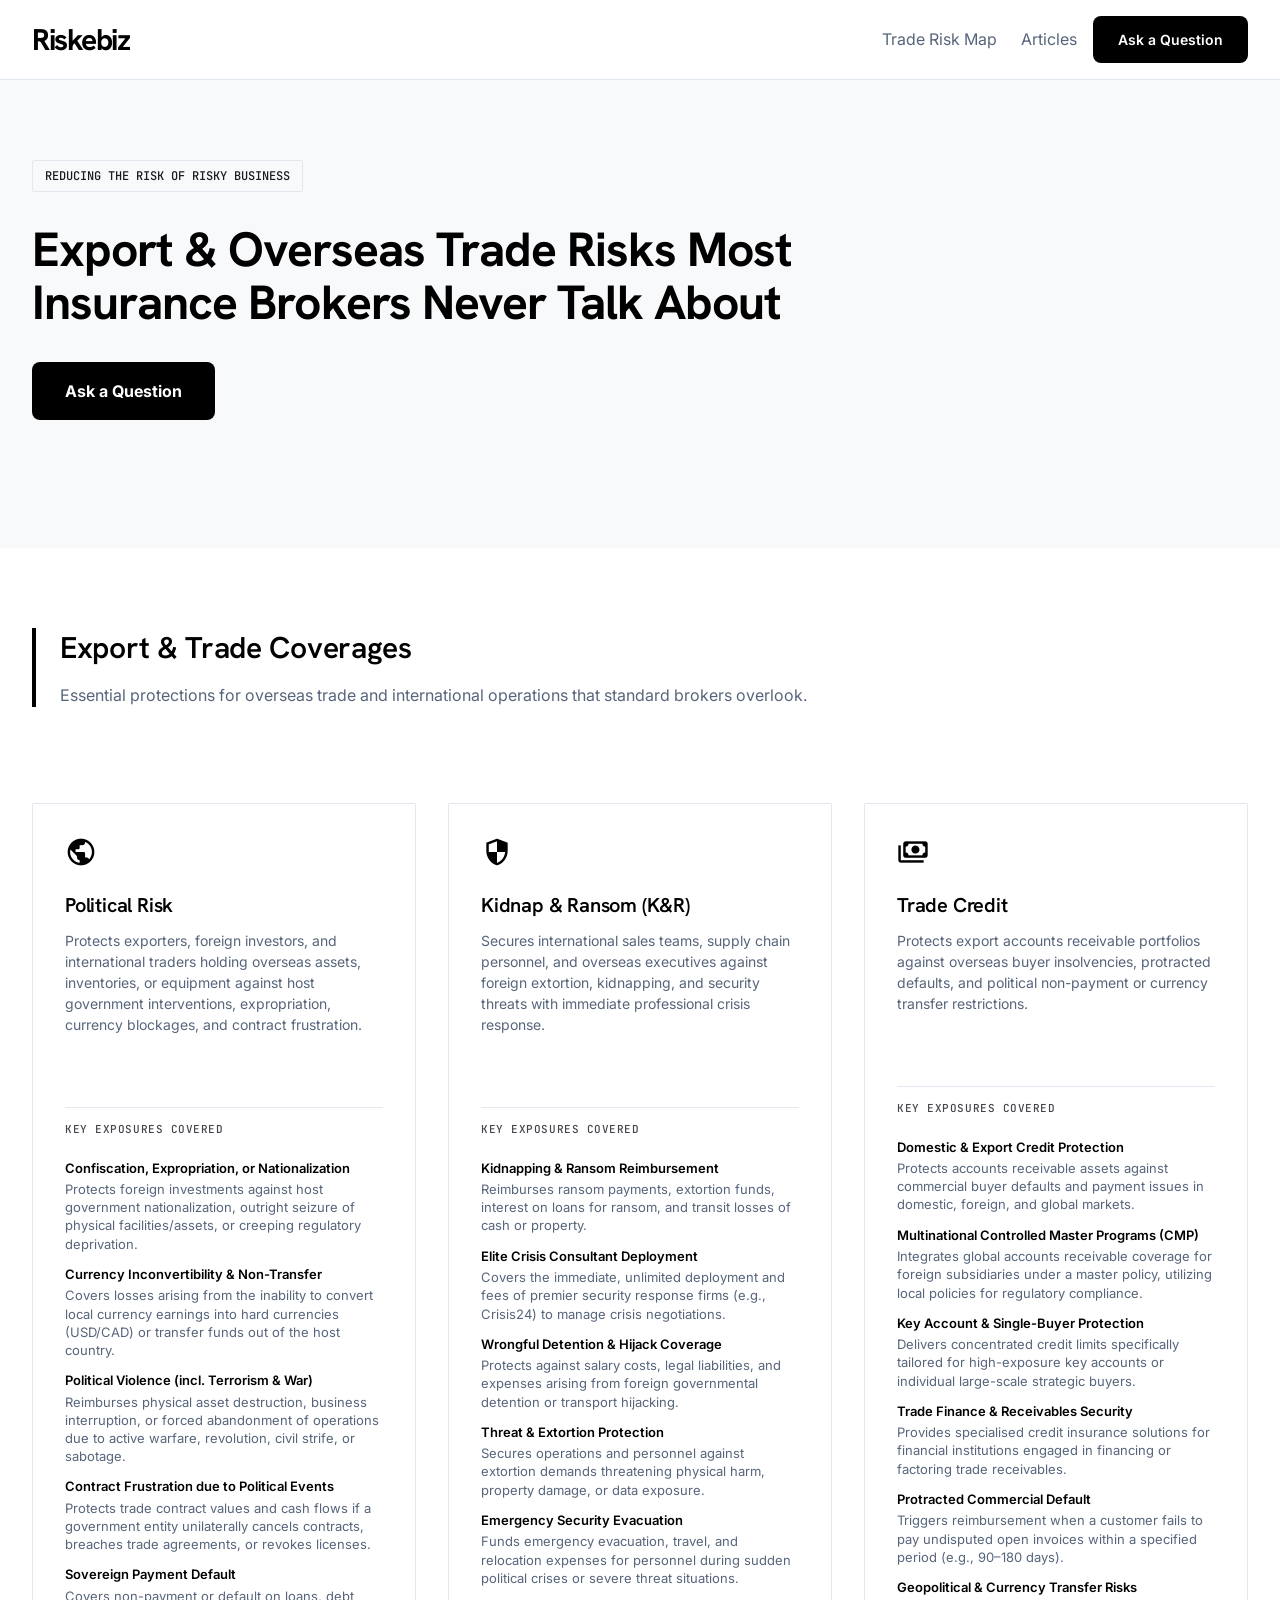
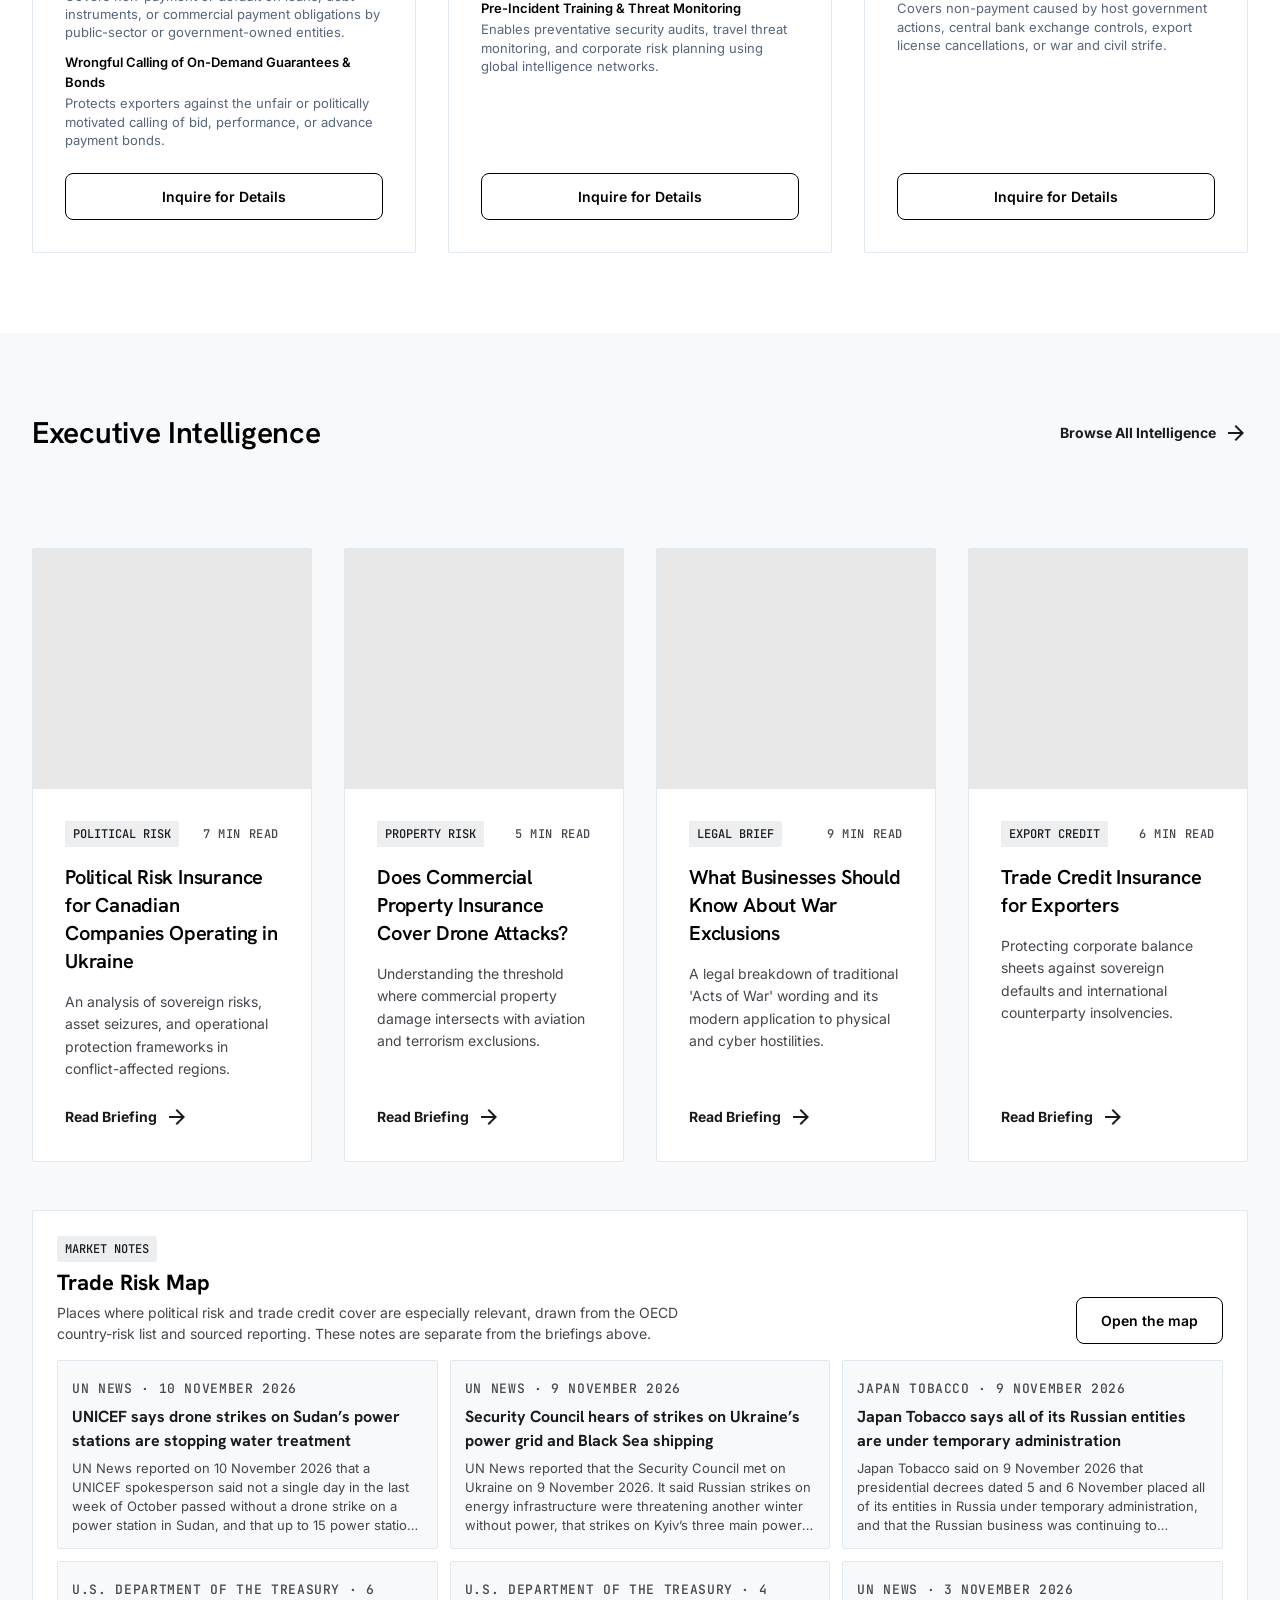
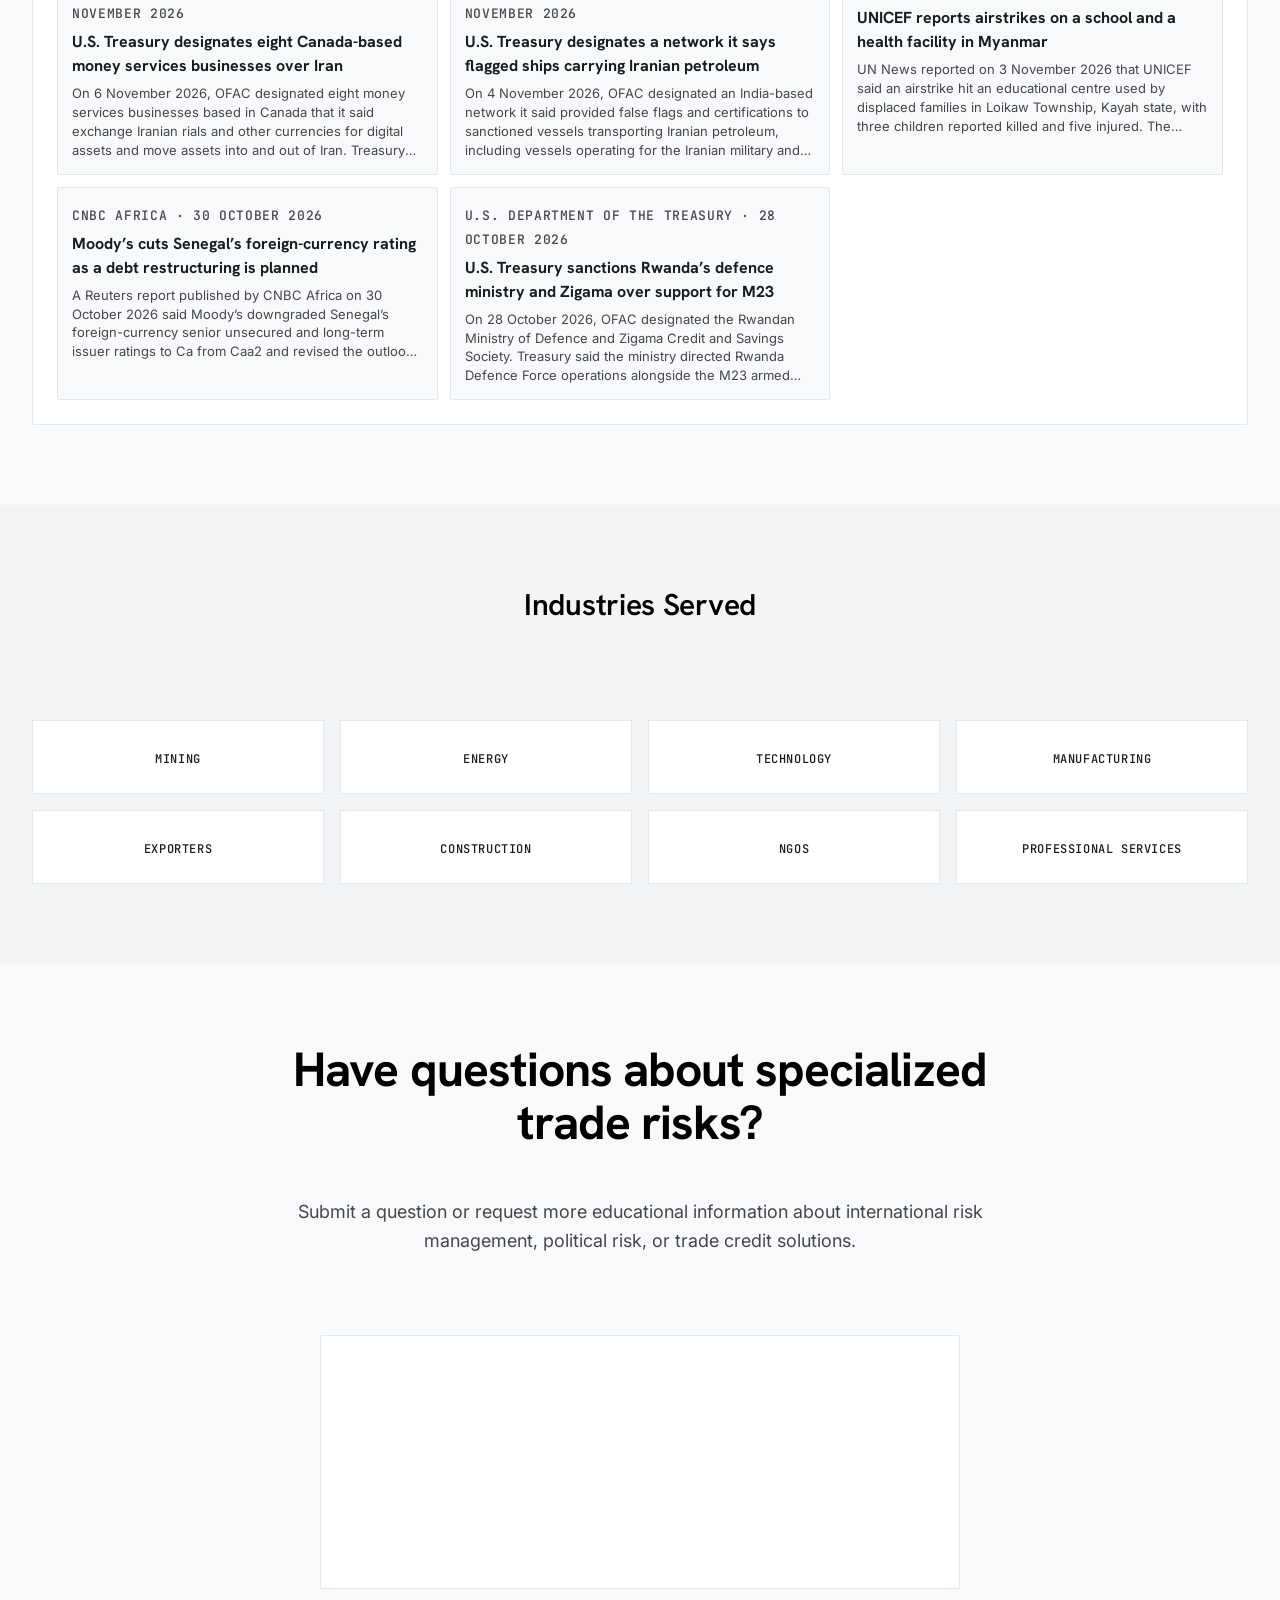
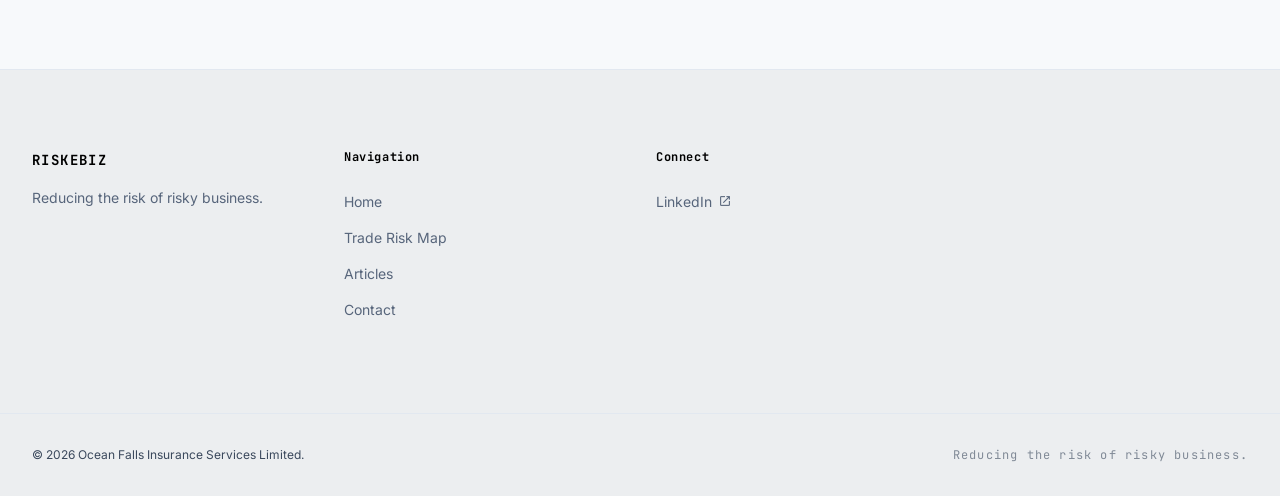
==== commit 956651d0: "Show every current-week market note on the homepage The teaser sorted news.json and then kept only t" ====
--- a/index.html
+++ b/index.html
@@ -353,7 +353,7 @@
                         </div>
                         <a class="btn btn-secondary" href="map.html">Open the map</a>
                     </div>
-                    <ul class="market-notes-list" id="market-notes-list" aria-label="Recent market notes"></ul>
+                    <ul class="market-notes-list" id="market-notes-list" aria-label="Current market notes"></ul>
                 </div>
             </div>
         </section>
